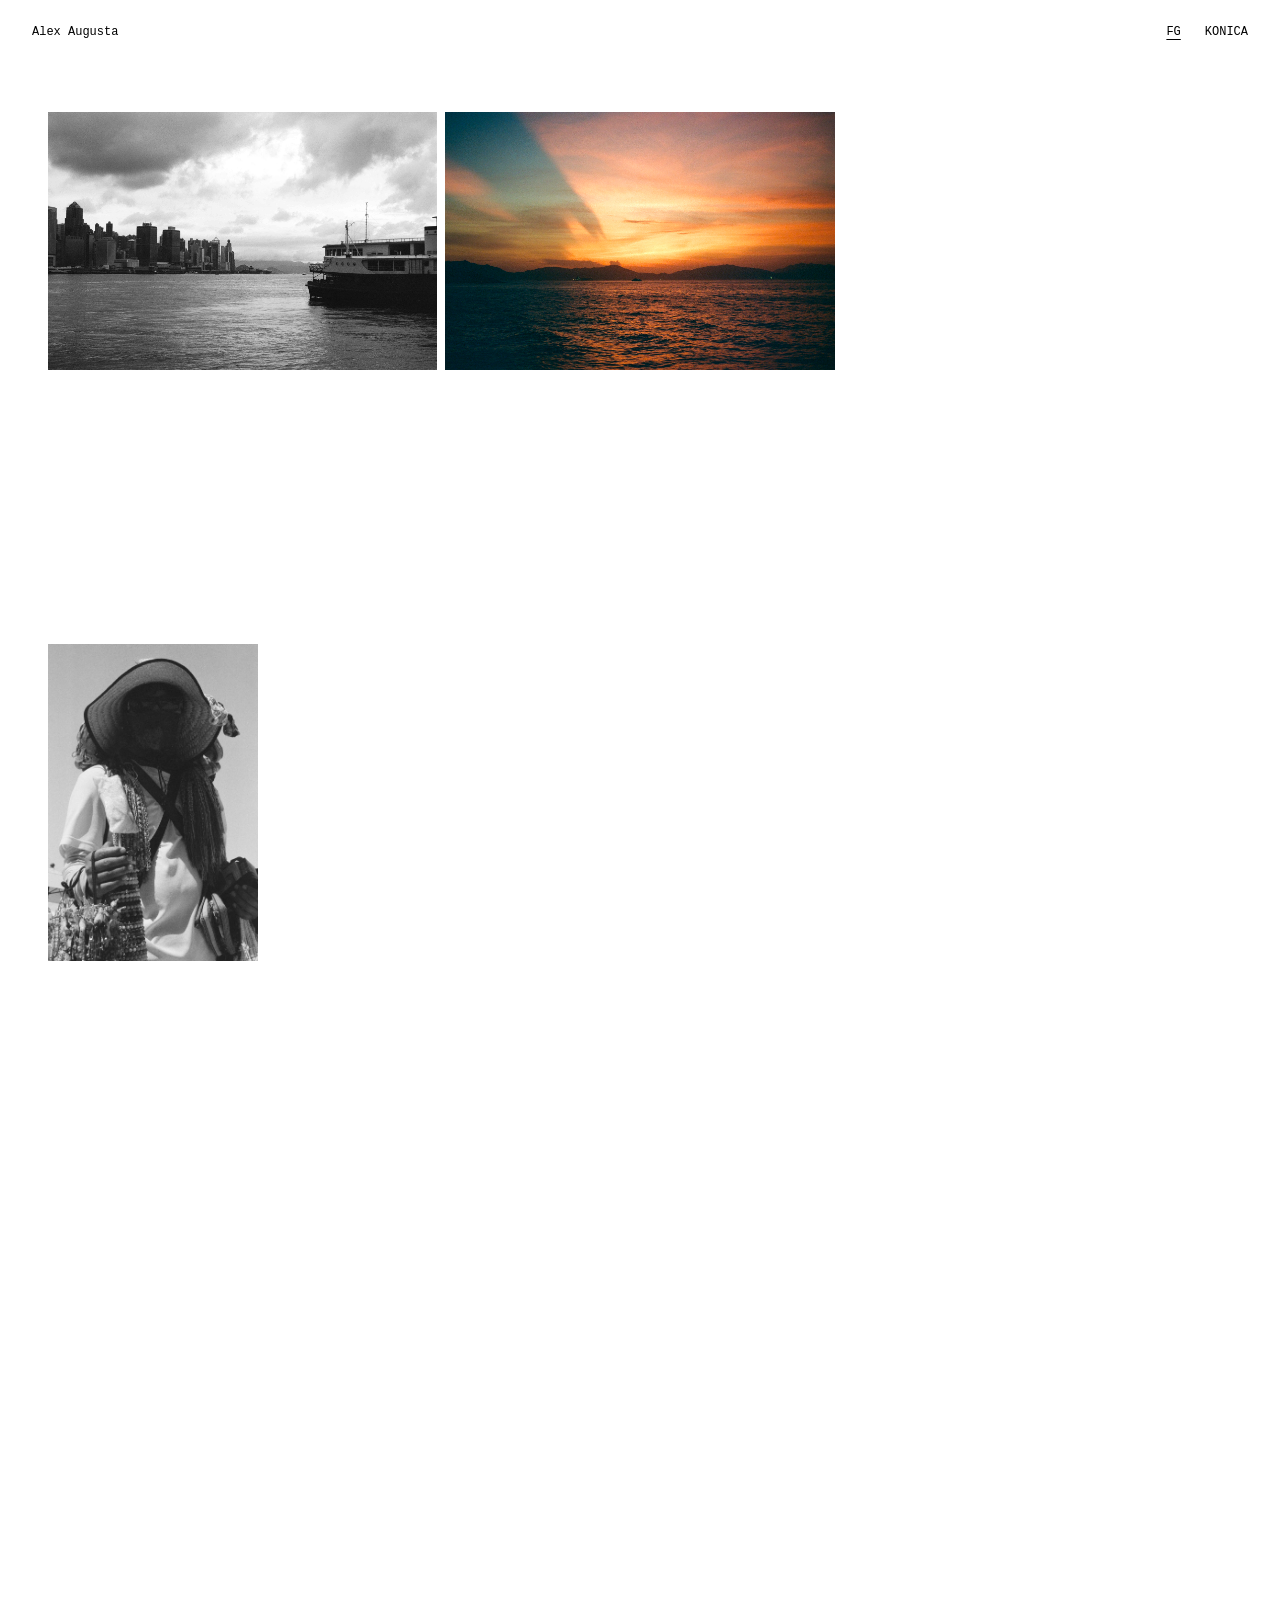
==== FG/index.html @ cf09d4b0 "Use clean home and camera album URLs with legacy redirects" ====
<!doctype html>
<html lang="en">
  <head>
    <meta charset="UTF-8">
    <meta name="viewport" content="width=device-width, initial-scale=1.0">
    <meta name="theme-color" content="#ffffff">
    <title>FG — Alex's Photos</title>
    <link rel="icon" type="image/svg+xml" href="../favicon.svg">
    <link rel="stylesheet" href="../styles.css?v=cameras-1">
    <script src="../album.js?v=touch-details-1" defer></script>
  </head>
  <body class="album-page">
    <header class="album-header">
      <a class="site-name" href="../home/">Alex Augusta</a>
      <div class="album-details" aria-live="polite" aria-atomic="true"></div>
      <nav class="camera-nav" aria-label="Camera albums">
        <a href="../FG/" aria-current="page">FG</a>
        <a href="../KONICA/">KONICA</a>
      </nav>
    </header>
    <main class="album-board" data-count="23" aria-label="FG photo album">
      <button class="album-photo" type="button" aria-label="Details for HK01: cool city" data-name="HK01" data-description="cool city" data-date="01.07.2025">
        <img src="../photos/HK01.jpg" alt="cool city" width="3091" height="2048" loading="eager" decoding="async">
      </button>
      <button class="album-photo" type="button" aria-label="Details for HK02: burgers" data-name="HK02" data-description="burgers" data-date="16.07.2025">
        <img src="../photos/HK02.jpg" alt="burgers" width="3091" height="2048" loading="lazy" decoding="async">
      </button>
      <button class="album-photo" type="button" aria-label="Details for HK03: monster b" data-name="HK03" data-description="monster b" data-date="30.06.2025">
        <img src="../photos/HK03.jpg" alt="monster b" width="2536" height="1680" loading="lazy" decoding="async">
      </button>
      <button class="album-photo" type="button" aria-label="Details for HK04: gone fishing" data-name="HK04" data-description="gone fishing" data-date="27.07.2025">
        <img src="../photos/HK04.jpg" alt="gone fishing" width="3091" height="2048" loading="lazy" decoding="async">
      </button>
      <button class="album-photo" type="button" aria-label="Details for M01: take a pic" data-name="M01" data-description="take a pic" data-date="08.03.2026">
        <img src="../photos/M01.jpg" alt="take a pic" width="3091" height="2048" loading="lazy" decoding="async">
      </button>
      <button class="album-photo" type="button" aria-label="Details for M02: hat" data-name="M02" data-description="hat" data-date="08.03.2026">
        <img src="../photos/M02.jpg" alt="hat" width="3091" height="2048" loading="lazy" decoding="async">
      </button>
      <button class="album-photo" type="button" aria-label="Details for M03: shop opened" data-name="M03" data-description="shop opened" data-date="06.03.2026">
        <img src="../photos/M03.jpg" alt="shop opened" width="1829" height="2760" loading="lazy" decoding="async">
      </button>
      <button class="album-photo" type="button" aria-label="Details for M04: H-22" data-name="M04" data-description="H-22" data-date="06.03.2026">
        <img src="../photos/M04.jpg" alt="H-22" width="1986" height="1316" loading="lazy" decoding="async">
      </button>
      <button class="album-photo" type="button" aria-label="Details for M05: up vol. 1" data-name="M05" data-description="up vol. 1" data-date="19.03.2026">
        <img src="../photos/M05.jpg" alt="up vol. 1" width="3091" height="2048" loading="lazy" decoding="async">
      </button>
      <button class="album-photo" type="button" aria-label="Details for M06: parked" data-name="M06" data-description="parked" data-date="08.03.2026">
        <img src="../photos/M06.jpg" alt="parked" width="1927" height="2909" loading="lazy" decoding="async">
      </button>
      <button class="album-photo" type="button" aria-label="Details for M07: up vol. 2" data-name="M07" data-description="up vol. 2" data-date="19.03.2026">
        <img src="../photos/M07.jpg" alt="up vol. 2" width="3091" height="2048" loading="lazy" decoding="async">
      </button>
      <button class="album-photo" type="button" aria-label="Details for M08: let&#x27;s dance" data-name="M08" data-description="let&#x27;s dance" data-date="08.03.2026">
        <img src="../photos/M08.jpg" alt="let&#x27;s dance" width="3091" height="2048" loading="lazy" decoding="async">
      </button>
      <button class="album-photo" type="button" aria-label="Details for A01: worryless" data-name="A01" data-description="worryless" data-date="17.08.2026">
        <img src="../photos/A01.jpg" alt="worryless" width="2138" height="1437" loading="lazy" decoding="async">
      </button>
      <button class="album-photo" type="button" aria-label="Details for NP01: EPSILON 1" data-name="NP01" data-description="EPSILON 1" data-date="31.08.2025">
        <img src="../photos/NP01.jpg" alt="EPSILON 1" width="3091" height="2048" loading="lazy" decoding="async">
      </button>
      <button class="album-photo" type="button" aria-label="Details for NP02: corn on a cob" data-name="NP02" data-description="corn on a cob" data-date="01.09.2025">
        <img src="../photos/NP02.JPG" alt="corn on a cob" width="2358" height="1562" loading="lazy" decoding="async">
      </button>
      <button class="album-photo" type="button" aria-label="Details for NP03: child&#x27;s play" data-name="NP03" data-description="child&#x27;s play" data-date="01.09.2025">
        <img src="../photos/NP03.jpg" alt="child&#x27;s play" width="2344" height="1553" loading="lazy" decoding="async">
      </button>
      <button class="album-photo" type="button" aria-label="Details for NP04: beach day" data-name="NP04" data-description="beach day" data-date="31.08.2026">
        <img src="../photos/NP04.jpg" alt="beach day" width="2675" height="1772" loading="lazy" decoding="async">
      </button>
      <button class="album-photo" type="button" aria-label="Details for PR01: rocky" data-name="PR01" data-description="rocky" data-date="18.03.2025">
        <img src="../photos/PR01.jpg" alt="rocky" width="2943" height="1950" loading="lazy" decoding="async">
      </button>
      <button class="album-photo" type="button" aria-label="Details for PR02: sleepy" data-name="PR02" data-description="sleepy" data-date="03.03.2025">
        <img src="../photos/PR02.jpg" alt="sleepy" width="3091" height="2048" loading="lazy" decoding="async">
      </button>
      <button class="album-photo" type="button" aria-label="Details for PR03: gallery" data-name="PR03" data-description="gallery" data-date="26.02.2025">
        <img src="../photos/PR03.jpg" alt="gallery" width="2894" height="1917" loading="lazy" decoding="async">
      </button>
      <button class="album-photo" type="button" aria-label="Details for PR04: runningman" data-name="PR04" data-description="runningman" data-date="14.04.2025">
        <img src="../photos/PR04.jpg" alt="runningman" width="2614" height="1732" loading="lazy" decoding="async">
      </button>
      <button class="album-photo" type="button" aria-label="Details for PR05: decaf" data-name="PR05" data-description="decaf" data-date="20.02.2025">
        <img src="../photos/PR05.jpg" alt="decaf" width="2751" height="1823" loading="lazy" decoding="async">
      </button>
      <button class="album-photo" type="button" aria-label="Details for Z01: la rose" data-name="Z01" data-description="la rose" data-date="07.09.2025">
        <img src="../photos/Z01.jpg" alt="la rose" width="3091" height="2048" loading="lazy" decoding="async">
      </button>
    </main>
  </body>
</html>
---- styles.css ----
@font-face {
  font-family: 'BradfordMono';
  src: local('BradfordMono'), local('Bradford Mono'), local('BradfordMono-Regular'), local('Bradford Mono Regular');
  font-style: normal;
  font-weight: 400;
  font-display: swap;
}

:root {
  color-scheme: light;
  background: #fff;
  color: #000;
  font-family: 'BradfordMono', 'Courier New', monospace;
  font-size: 12px;
  font-weight: 400;
}

* { box-sizing: border-box; }

body {
  margin: 0;
  background: #fff;
}

.site-name {
  position: fixed;
  z-index: 10;
  top: 24px;
  left: 32px;
  font: inherit;
  line-height: 1.4;
}

.site-footer {
  display: flex;
  align-items: center;
  gap: 24px;
  max-width: 680px;
  margin: 0 auto;
  padding: 48px 32px 64px;
}

.site-footer blockquote {
  margin: 0;
  font: inherit;
  line-height: 1.6;
}

.site-face {
  flex-shrink: 0;
  width: 180px;
  height: 180px;
  object-fit: contain;
}

.photo {
  display: grid;
  grid-template-columns: minmax(0, 1fr) minmax(0, 3.4fr) minmax(0, 1fr);
  align-items: center;
  align-content: center;
  gap: 40px 24px;
  min-height: 100svh;
  margin: 0;
  padding: 64px 32px 32px;
}

.photo img {
  grid-column: 2;
  grid-row: 1;
  display: block;
  width: 100%;
  height: auto;
  max-height: 72svh;
  object-fit: contain;
}

.photo-name,
.photo-title,
.photo-date {
  text-align: center;
  font: inherit;
  line-height: 1.4;
}

.photo-name {
  grid-column: 1;
  grid-row: 1;
}

.photo-title {
  grid-column: 3;
  grid-row: 1;
}

.photo-date {
  grid-column: 2;
  grid-row: 2;
}

@media (max-width: 600px) {
  .site-face {
    width: 180px;
    height: 180px;
  }

  .site-footer {
    flex-direction: column;
    gap: 24px;
    padding: 32px 24px 48px;
  }

  .site-name {
    top: 16px;
    left: 12px;
  }

  .photo {
    grid-template-columns: repeat(2, minmax(0, 1fr));
    gap: 16px 0;
    padding: 64px 0 32px;
  }

  .photo-name {
    grid-column: 1;
    grid-row: 1;
    padding-left: 12px;
    text-align: left;
  }

  .photo-title {
    grid-column: 2;
    grid-row: 1;
    padding-right: 12px;
    text-align: right;
  }

  .photo img {
    grid-column: 1 / -1;
    grid-row: 2;
    max-height: none;
  }

  .photo-date {
    grid-column: 1 / -1;
    grid-row: 3;
    margin-top: 24px;
    white-space: nowrap;
  }
}

/* Album links share the gallery's quiet, fixed header. */
a { color: inherit; text-decoration: none; }
a:hover { text-decoration: underline; text-underline-offset: 4px; }
a:focus-visible, button:focus-visible { outline: 1px solid currentColor; outline-offset: 6px; }

.album-nav {
  position: fixed;
  z-index: 10;
  top: 24px;
  left: 50%;
  transform: translateX(-50%);
  display: flex;
  gap: 24px;
  line-height: 1.4;
}

.album-header {
  position: fixed;
  z-index: 20;
  inset: 0 0 auto;
  min-height: 70px;
  background: rgba(255, 255, 255, .96);
}

.album-details {
  display: flex;
  justify-content: center;
  gap: 24px;
  margin: 24px 110px 20px;
  line-height: 1.4;
  text-align: center;
}

.album-board {
  display: flex;
  flex-direction: column;
  gap: 8px;
  max-width: 1600px;
  margin: 0 auto;
  padding: 112px 48px 64px;
}

.album-row {
  display: flex;
  align-items: flex-start;
  gap: 8px;
}

.album-photo {
  display: block;
  flex: var(--ratio, 1) 1 0;
  min-width: 0;
  margin: 0;
  padding: 0;
  border: 0;
  background: transparent;
  color: inherit;
  cursor: default;
}

.album-photo img {
  display: block;
  width: 100%;
  height: auto;
}

@media (max-width: 900px) {
  .album-nav { gap: 16px; }
  .album-board { padding: 96px 24px 40px; }
}

@media (max-width: 600px) {
  .album-nav { top: 16px; left: auto; right: 12px; transform: none; gap: 10px; }
  .album-details { flex-wrap: wrap; gap: 6px 16px; margin: 16px 62px; }
  .album-board { gap: 5px; padding: 96px 12px 32px; }
  .album-row { gap: 5px; }
}

.album-nav a:hover { text-decoration: none; }
.album-nav a:hover:not([aria-current]) { opacity: .6; }

.album-underline {
  position: absolute;
  left: 0;
  bottom: -5px;
  height: 1px;
  background: currentColor;
  pointer-events: none;
}

.camera-nav {
  position: fixed;
  z-index: 20;
  top: 24px;
  right: 32px;
  display: flex;
  gap: 24px;
  line-height: 1.4;
}
.camera-nav [aria-current="page"] {
  text-decoration: underline;
  text-underline-offset: 4px;
}
.album-details { margin-left: 170px; margin-right: 170px; }

@media (max-width: 760px) {
  .album-nav { top: 52px; left: 50%; right: auto; transform: translateX(-50%); gap: 16px; }
  .camera-nav { right: 12px; gap: 16px; }
  .album-details { margin: 52px 12px 16px; }
  .album-header { min-height: 86px; }
}
@media (max-width: 600px) {
  .camera-nav { top: 16px; }
  .photos .photo { padding-top: 96px; }
}

/* Crossfade the entire page; category anchor links keep their scroll behavior. */
@view-transition { navigation: auto; }
::view-transition-old(root) { animation: camera-fade-out 1200ms cubic-bezier(.4, 0, .2, 1) both; }
::view-transition-new(root) { animation: camera-fade-in 1500ms cubic-bezier(.4, 0, .2, 1) both; }
@keyframes camera-fade-out { to { opacity: 0; } }
@keyframes camera-fade-in { from { opacity: 0; } }
@media (prefers-reduced-motion: reduce) {
  @view-transition { navigation: none; }
}
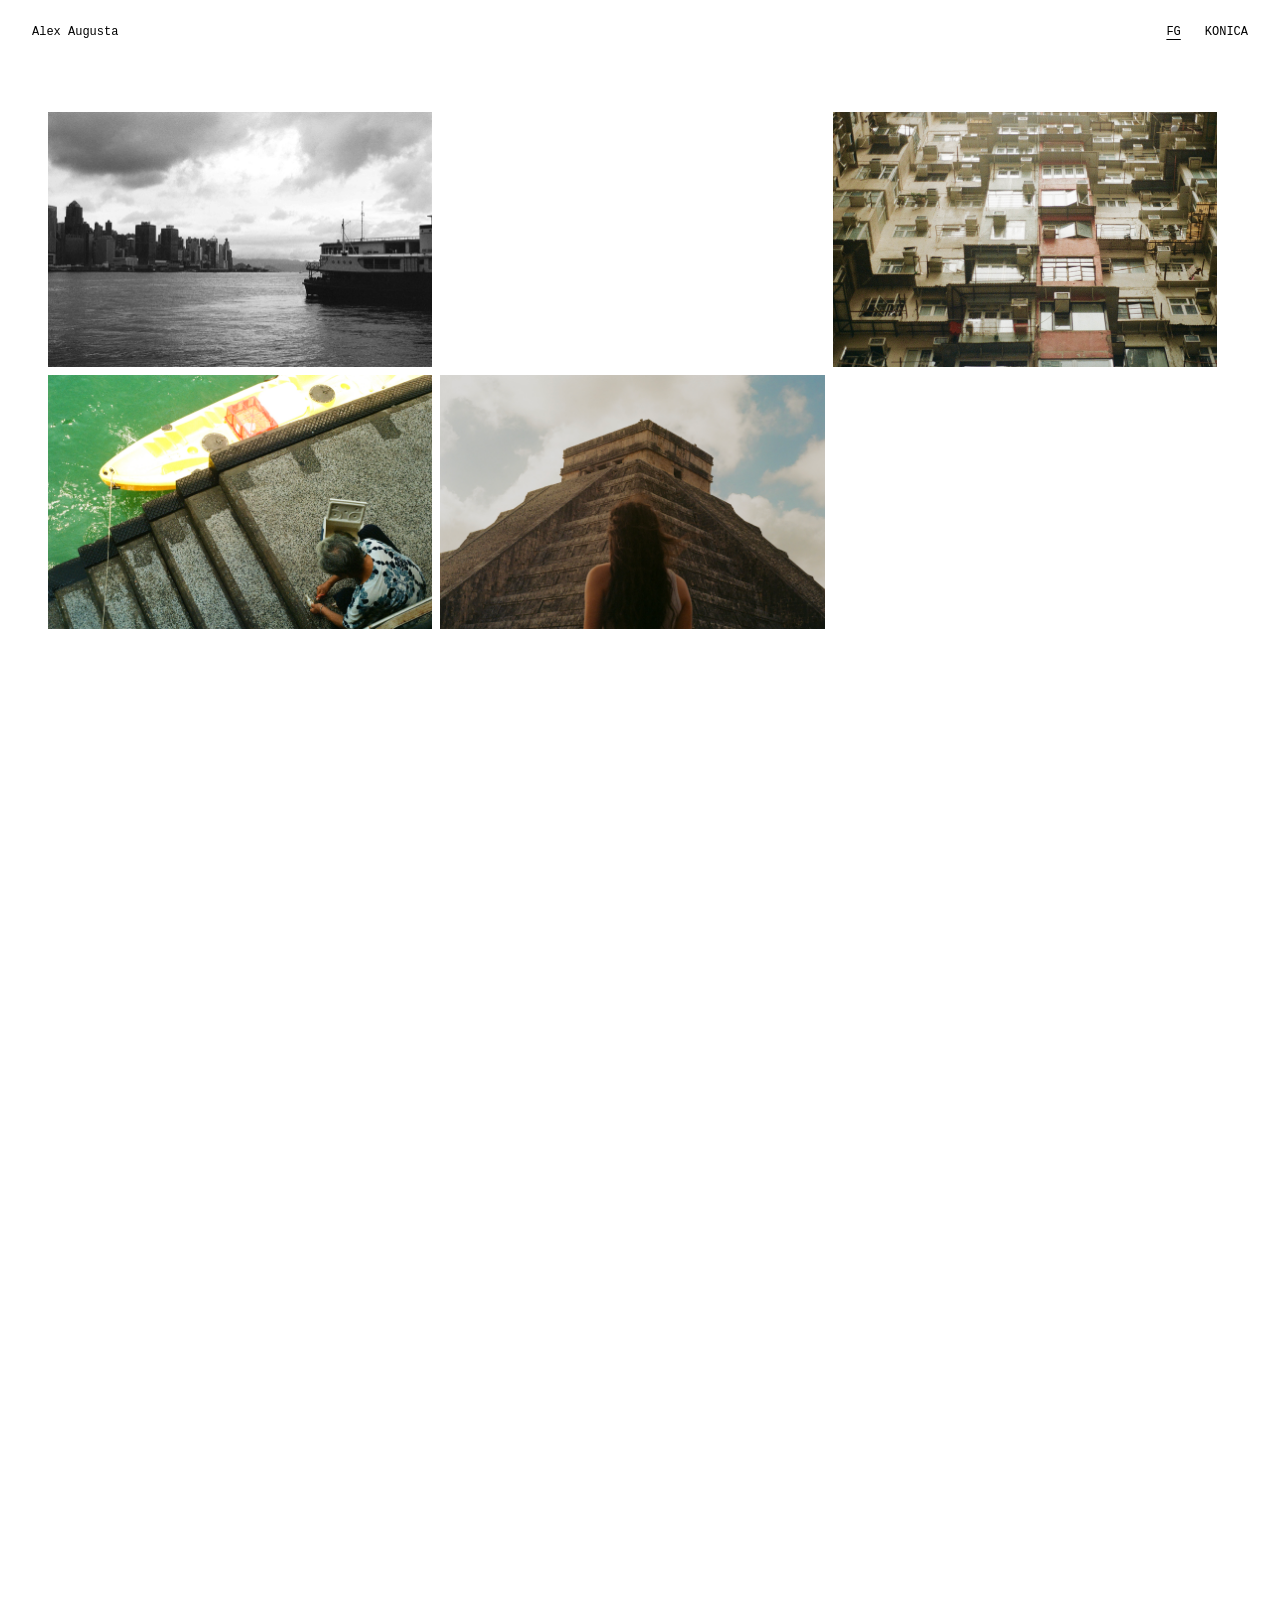
==== commit 98238880: "Add smooth collage photo viewer and custom Wii cursors" ====
--- a/FG/index.html
+++ b/FG/index.html
@@ -6,8 +6,9 @@
     <meta name="theme-color" content="#ffffff">
     <title>FG — Alex's Photos</title>
     <link rel="icon" type="image/svg+xml" href="../favicon.svg">
-    <link rel="stylesheet" href="../styles.css?v=cameras-1">
-    <script src="../album.js?v=touch-details-1" defer></script>
+    <link rel="stylesheet" href="../styles.css?v=viewer-cursors-1">
+    <script src="../album.js?v=viewer-cursors-1" defer></script>
+    <script src="../cursor.js" defer></script>
   </head>
   <body class="album-page">
     <header class="album-header">
--- a/styles.css
+++ b/styles.css
@@ -273,3 +273,86 @@
 @media (prefers-reduced-motion: reduce) {
   @view-transition { navigation: none; }
 }
+
+/* Local collage viewer: the full image keeps its original proportions. */
+html { scrollbar-gutter: stable; }
+.album-photo { cursor: zoom-in; }
+.album-board, .album-header { transition: opacity 650ms cubic-bezier(.4, 0, .2, 1), filter 650ms cubic-bezier(.4, 0, .2, 1); }
+body.photo-open { overflow: hidden; }
+.photo-open .album-board,
+.photo-open .album-header { opacity: .4; filter: saturate(.35); }
+.photo-overlay {
+  position: fixed;
+  inset: 0;
+  width: 100%;
+  max-width: none;
+  height: 100%;
+  max-height: none;
+  margin: 0;
+  padding: 72px 24px 32px;
+  border: 0;
+  background: transparent;
+  color: inherit;
+  overflow: hidden;
+  outline: none;
+  cursor: zoom-out;
+}
+.photo-overlay[open] { display: flex; align-items: center; justify-content: center; }
+.photo-overlay::backdrop {
+  background: rgba(255, 255, 255, .25);
+  animation: camera-fade-in 650ms ease-in-out both;
+}
+.photo-overlay.is-closing::backdrop { animation: camera-fade-out 550ms ease-in-out both; }
+.photo-overlay > img {
+  display: block;
+  width: auto;
+  height: auto;
+  max-width: 90vw;
+  max-height: 80svh;
+  object-fit: contain;
+  cursor: zoom-out;
+  animation: photo-reveal 750ms cubic-bezier(.4, 0, .2, 1) both;
+}
+.overlay-details {
+  position: absolute;
+  top: 24px;
+  left: 24px;
+  right: 24px;
+  display: flex;
+  justify-content: center;
+  flex-wrap: wrap;
+  gap: 8px 24px;
+  font: inherit;
+  line-height: 1.4;
+  pointer-events: none;
+}
+.photo-overlay.is-closing { animation: camera-fade-out 550ms ease-in-out both; }
+@keyframes photo-reveal {
+  from { opacity: 0; transform: scale(.97); }
+  to { opacity: 1; transform: scale(1); }
+}
+@media (max-width: 600px) {
+  .photo-overlay { padding: 80px 12px 24px; }
+  .overlay-details { top: 16px; gap: 8px 16px; }
+  .photo-overlay > img { max-width: 94vw; max-height: 76svh; }
+}
+@media (prefers-reduced-motion: reduce) {
+  .album-board, .album-header { transition: none; }
+  .photo-overlay > img, .photo-overlay.is-closing,
+  .photo-overlay::backdrop, .photo-overlay.is-closing::backdrop { animation: none; }
+}
+
+/* CUR files include their own hotspots. Paths are relative to this stylesheet. */
+@media (any-pointer: fine) {
+  html, body { cursor: url("cursor/Wii Cursor-small.cur"), auto; }
+  a[href], button:not(:disabled), [role="button"],
+  .album-photo, .photo-overlay, .photo-overlay > img,
+  .photo-overlay::backdrop {
+    cursor: url("cursor/wii-pointer-blue-ccw-small.cur"), pointer;
+  }
+  html.cursor-pressed,
+  html.cursor-pressed *,
+  html.cursor-pressed .photo-overlay::backdrop {
+    cursor: url("cursor/wii-grab-ccw-small.cur"), grabbing !important;
+  }
+}
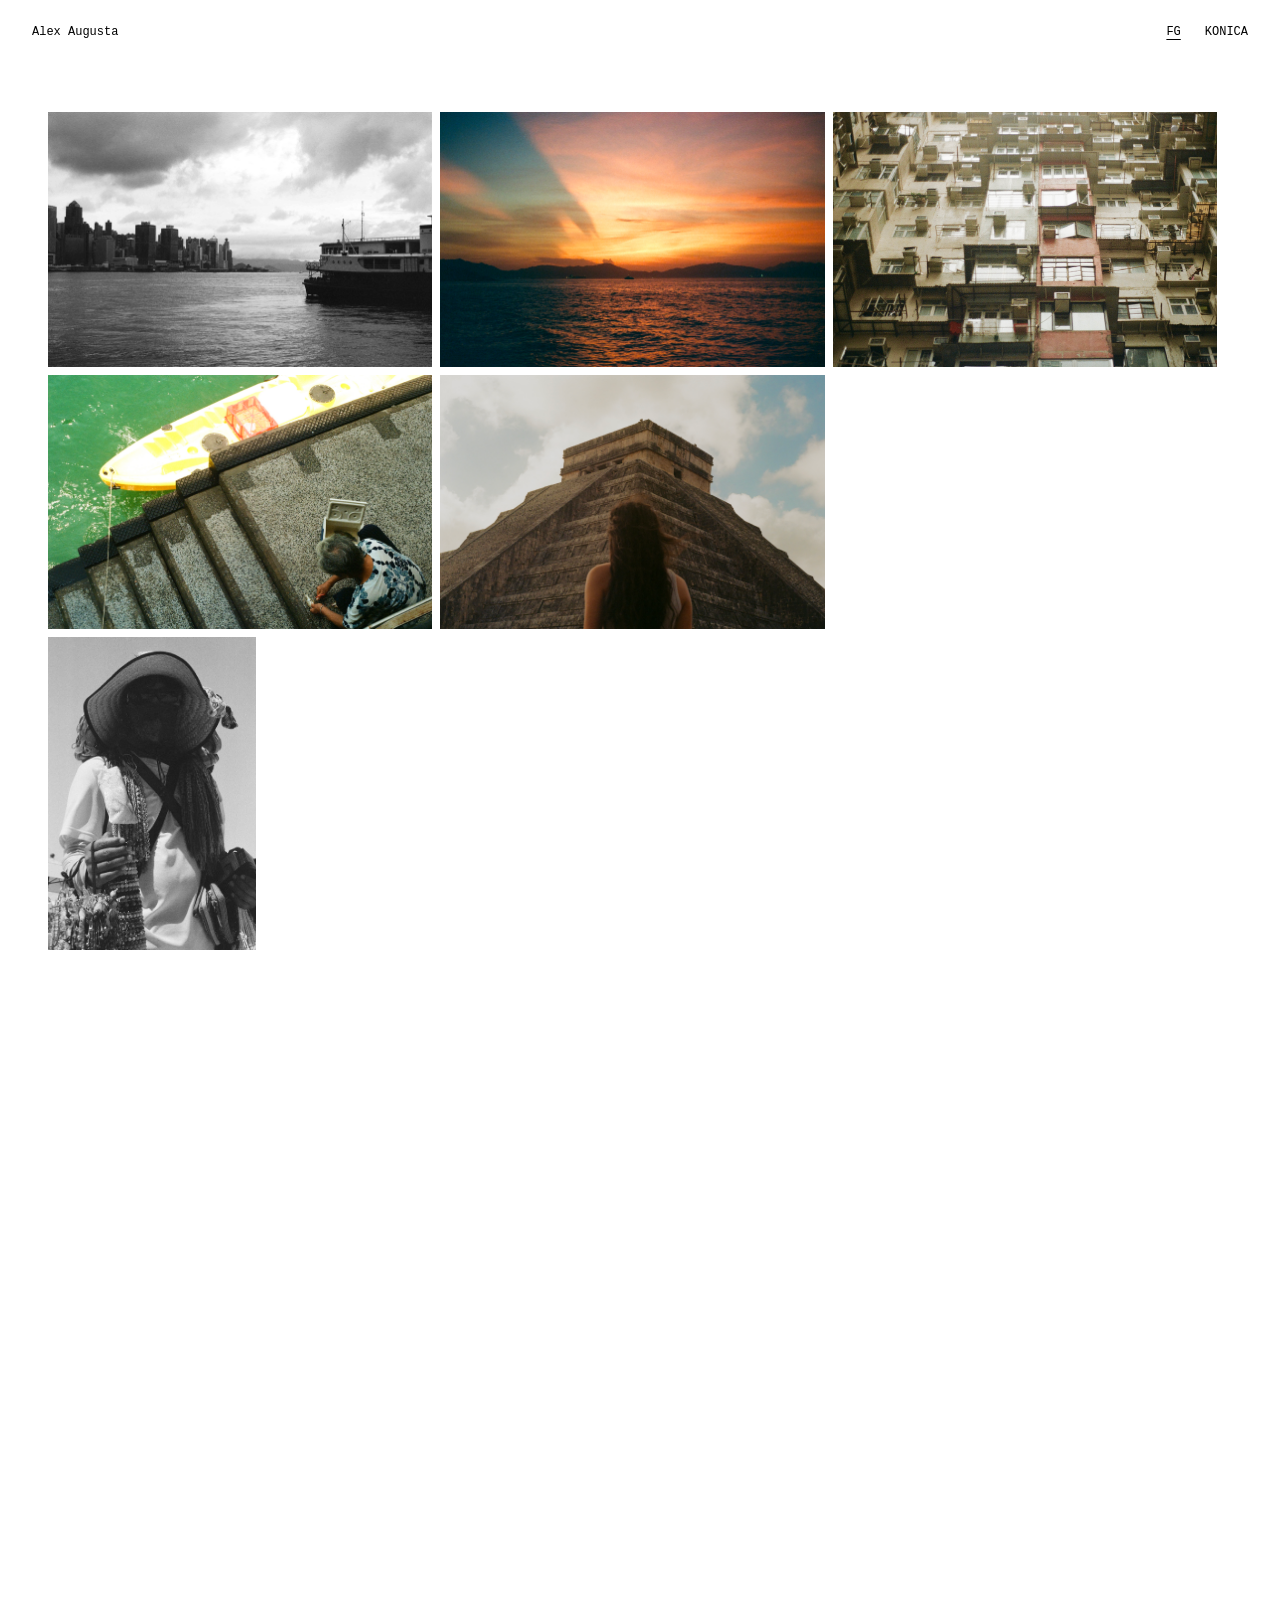
==== commit 6bed9603: "Render entry pages directly without redirect interstitials" ====
--- a/FG/index.html
+++ b/FG/index.html
@@ -5,9 +5,10 @@
     <meta name="viewport" content="width=device-width, initial-scale=1.0">
     <meta name="theme-color" content="#ffffff">
     <title>FG — Alex's Photos</title>
+    <link rel="canonical" href="https://made-by-alex.dev/FG/">
     <link rel="icon" type="image/svg+xml" href="../favicon.svg">
     <link rel="stylesheet" href="../styles.css?v=viewer-cursors-1">
-    <script src="../album.js?v=viewer-cursors-1" defer></script>
+    <script src="../album.js?v=direct-entry-1" defer></script>
     <script src="../cursor.js" defer></script>
   </head>
   <body class="album-page">
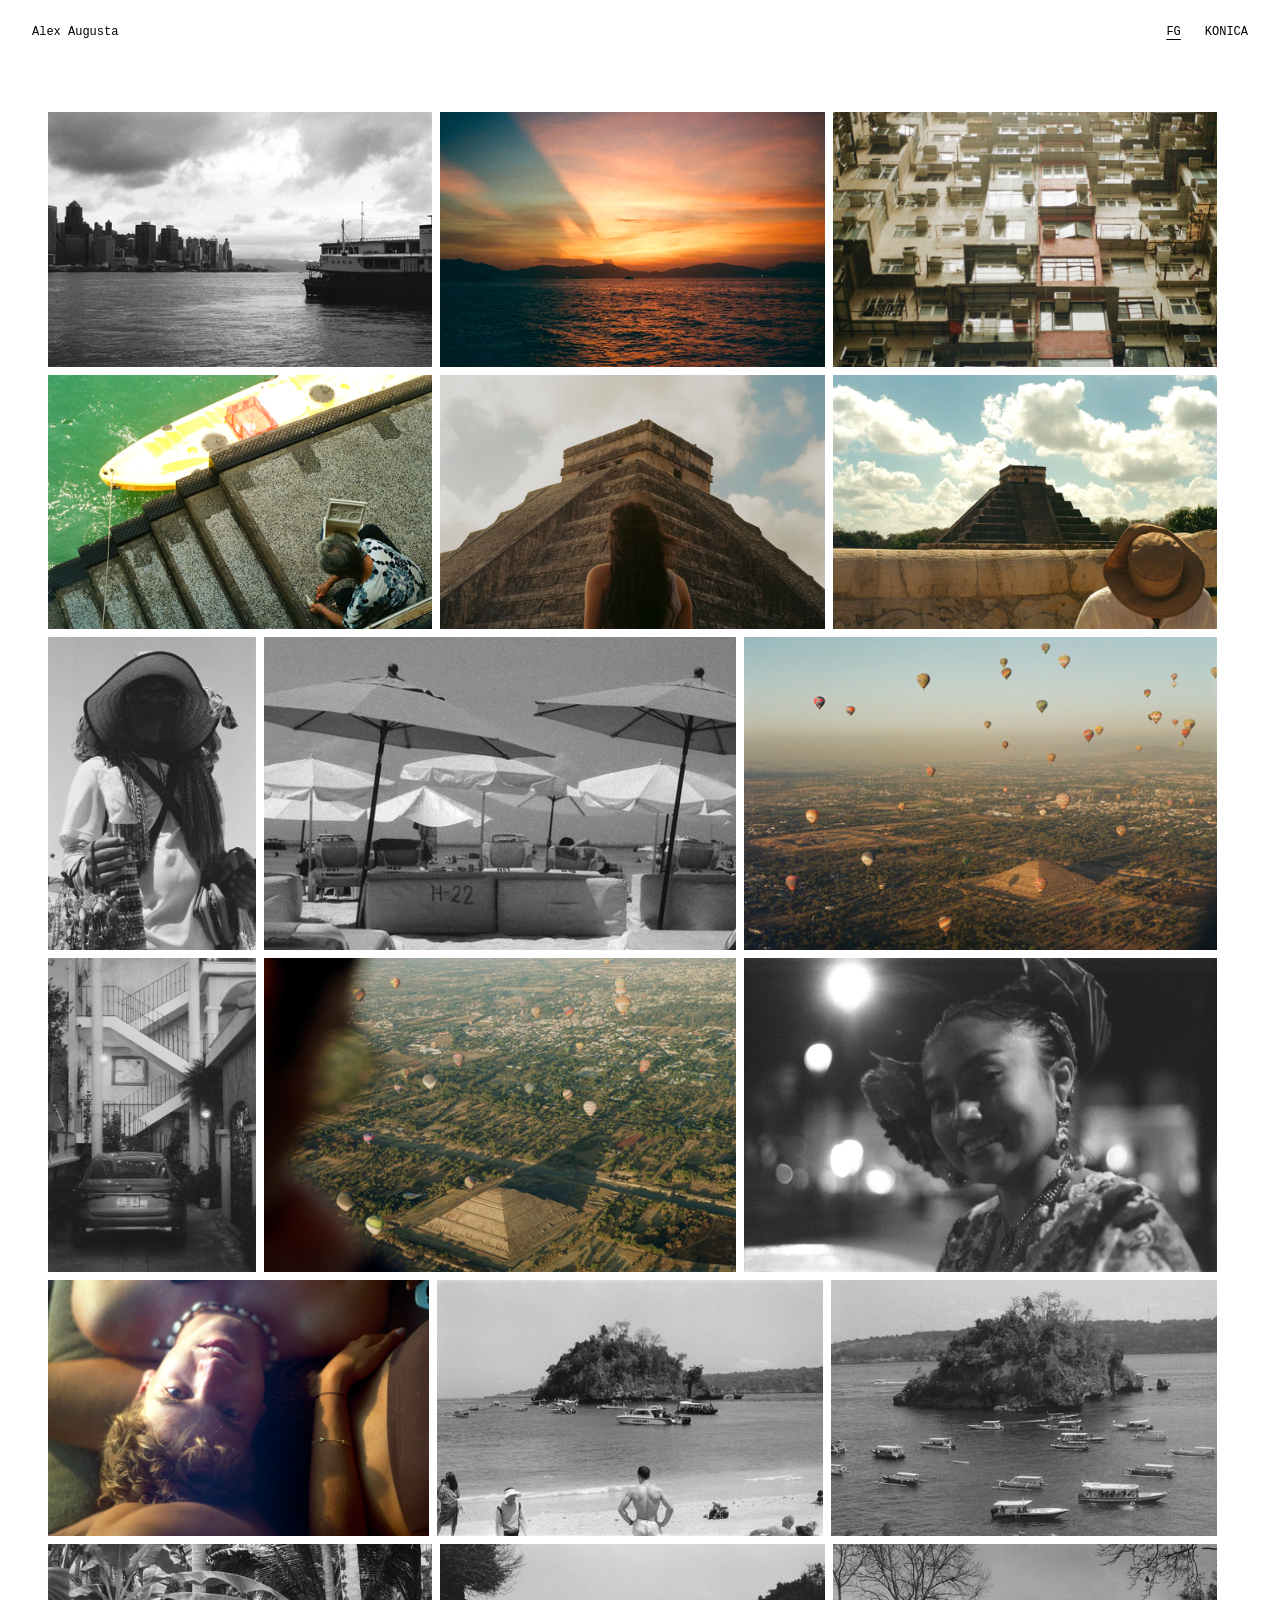
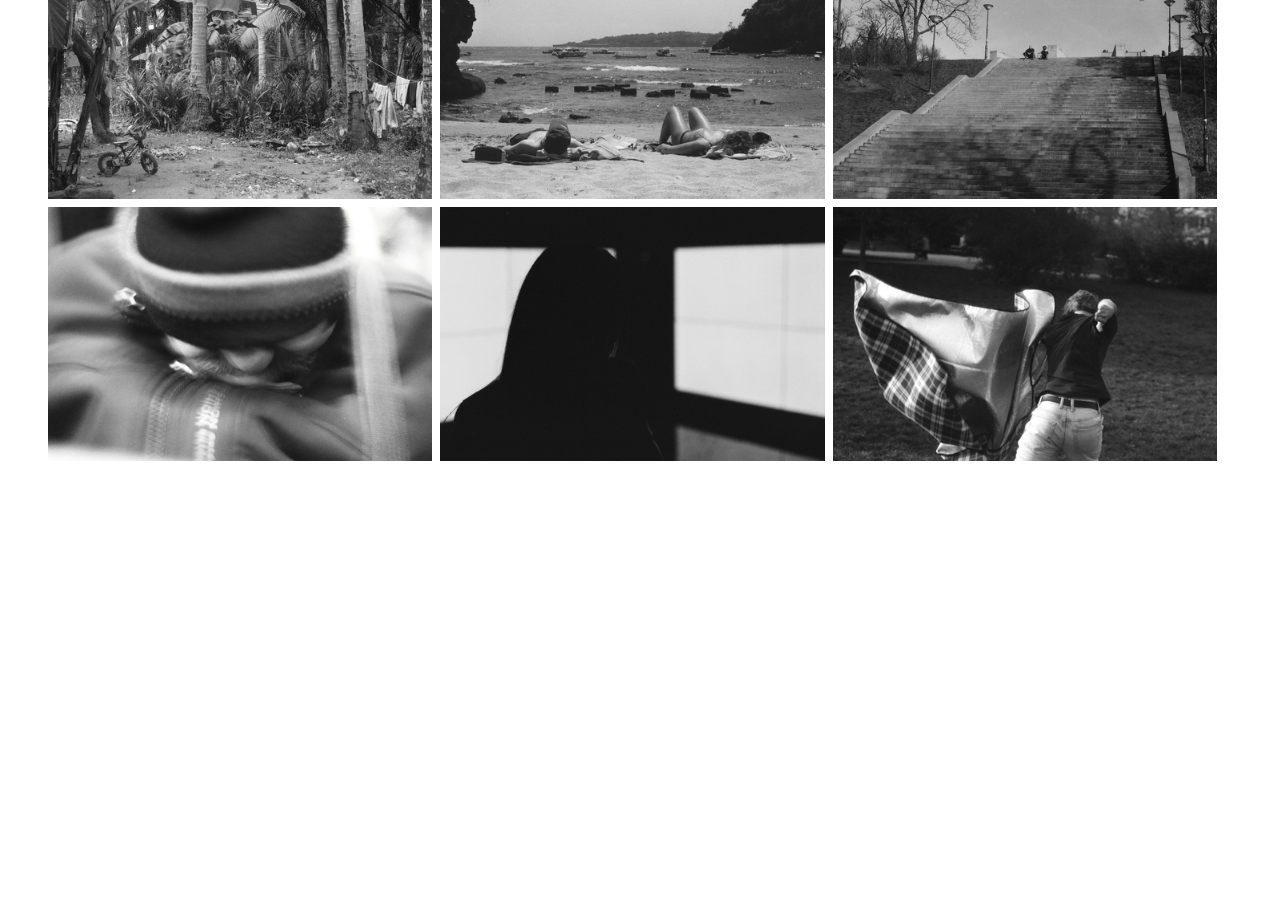
==== commit 752dd309: "Speed up photo albums with responsive lossless previews" ====
--- a/FG/index.html
+++ b/FG/index.html
@@ -8,7 +8,7 @@
     <link rel="canonical" href="https://made-by-alex.dev/FG/">
     <link rel="icon" type="image/svg+xml" href="../favicon.svg">
     <link rel="stylesheet" href="../styles.css?v=viewer-cursors-1">
-    <script src="../album.js?v=direct-entry-1" defer></script>
+    <script src="../album.js?v=responsive-photos-1" defer></script>
     <script src="../cursor.js" defer></script>
   </head>
   <body class="album-page">
@@ -22,73 +22,73 @@
     </header>
     <main class="album-board" data-count="23" aria-label="FG photo album">
       <button class="album-photo" type="button" aria-label="Details for HK01: cool city" data-name="HK01" data-description="cool city" data-date="01.07.2025">
-        <img src="../photos/HK01.jpg" alt="cool city" width="3091" height="2048" loading="eager" decoding="async">
+        <img src="../photos/previews/HK01-480.webp" data-original="../photos/HK01.jpg" srcset="../photos/previews/HK01-480.webp 480w, ../photos/previews/HK01-960.webp 960w, ../photos/previews/HK01-1600.webp 1600w, ../photos/HK01.jpg 3091w" sizes="(max-width: 600px) calc(50.00000vw - 14.50000px), (max-width: 900px) calc(33.33152vw - 21.33217px), (max-width: 1600px) calc(33.33152vw - 37.33130px), 495.97300px" loading="eager" fetchpriority="high" alt="cool city" width="3091" height="2048" decoding="async">
       </button>
       <button class="album-photo" type="button" aria-label="Details for HK02: burgers" data-name="HK02" data-description="burgers" data-date="16.07.2025">
-        <img src="../photos/HK02.jpg" alt="burgers" width="3091" height="2048" loading="lazy" decoding="async">
+        <img src="../photos/previews/HK02-480.webp" data-original="../photos/HK02.jpg" srcset="../photos/previews/HK02-480.webp 480w, ../photos/previews/HK02-960.webp 960w, ../photos/previews/HK02-1600.webp 1600w, ../photos/HK02.jpg 3091w" sizes="(max-width: 600px) calc(50.00000vw - 14.50000px), (max-width: 900px) calc(33.33152vw - 21.33217px), (max-width: 1600px) calc(33.33152vw - 37.33130px), 495.97300px" loading="eager" alt="burgers" width="3091" height="2048" decoding="async">
       </button>
       <button class="album-photo" type="button" aria-label="Details for HK03: monster b" data-name="HK03" data-description="monster b" data-date="30.06.2025">
-        <img src="../photos/HK03.jpg" alt="monster b" width="2536" height="1680" loading="lazy" decoding="async">
+        <img src="../photos/previews/HK03-480.webp" data-original="../photos/HK03.jpg" srcset="../photos/previews/HK03-480.webp 480w, ../photos/previews/HK03-960.webp 960w, ../photos/previews/HK03-1600.webp 1600w, ../photos/HK03.jpg 2536w" sizes="(max-width: 600px) calc(50.00408vw - 14.50118px), (max-width: 900px) calc(33.33696vw - 21.33566px), (max-width: 1600px) calc(33.33696vw - 37.33740px), 496.05400px" loading="eager" alt="monster b" width="2536" height="1680" decoding="async">
       </button>
       <button class="album-photo" type="button" aria-label="Details for HK04: gone fishing" data-name="HK04" data-description="gone fishing" data-date="27.07.2025">
-        <img src="../photos/HK04.jpg" alt="gone fishing" width="3091" height="2048" loading="lazy" decoding="async">
+        <img src="../photos/previews/HK04-480.webp" data-original="../photos/HK04.jpg" srcset="../photos/previews/HK04-480.webp 480w, ../photos/previews/HK04-960.webp 960w, ../photos/previews/HK04-1600.webp 1600w, ../photos/HK04.jpg 3091w" sizes="(max-width: 600px) calc(49.99592vw - 14.49882px), (max-width: 900px) calc(33.33333vw - 21.33333px), (max-width: 1600px) calc(33.33333vw - 37.33333px), 496.00000px" loading="lazy" alt="gone fishing" width="3091" height="2048" decoding="async">
       </button>
       <button class="album-photo" type="button" aria-label="Details for M01: take a pic" data-name="M01" data-description="take a pic" data-date="08.03.2026">
-        <img src="../photos/M01.jpg" alt="take a pic" width="3091" height="2048" loading="lazy" decoding="async">
+        <img src="../photos/previews/M01-480.webp" data-original="../photos/M01.jpg" srcset="../photos/previews/M01-480.webp 480w, ../photos/previews/M01-960.webp 960w, ../photos/previews/M01-1600.webp 1600w, ../photos/M01.jpg 3091w" sizes="(max-width: 600px) calc(50.00000vw - 14.50000px), (max-width: 900px) calc(33.33333vw - 21.33333px), (max-width: 1600px) calc(33.33333vw - 37.33333px), 496.00000px" loading="lazy" alt="take a pic" width="3091" height="2048" decoding="async">
       </button>
       <button class="album-photo" type="button" aria-label="Details for M02: hat" data-name="M02" data-description="hat" data-date="08.03.2026">
-        <img src="../photos/M02.jpg" alt="hat" width="3091" height="2048" loading="lazy" decoding="async">
+        <img src="../photos/previews/M02-480.webp" data-original="../photos/M02.jpg" srcset="../photos/previews/M02-480.webp 480w, ../photos/previews/M02-960.webp 960w, ../photos/previews/M02-1600.webp 1600w, ../photos/M02.jpg 3091w" sizes="(max-width: 600px) calc(50.00000vw - 14.50000px), (max-width: 900px) calc(33.33333vw - 21.33333px), (max-width: 1600px) calc(33.33333vw - 37.33333px), 496.00000px" loading="lazy" alt="hat" width="3091" height="2048" decoding="async">
       </button>
       <button class="album-photo" type="button" aria-label="Details for M03: shop opened" data-name="M03" data-description="shop opened" data-date="06.03.2026">
-        <img src="../photos/M03.jpg" alt="shop opened" width="1829" height="2760" loading="lazy" decoding="async">
+        <img src="../photos/previews/M03-480.webp" data-original="../photos/M03.jpg" srcset="../photos/previews/M03-480.webp 480w, ../photos/previews/M03-960.webp 960w, ../photos/previews/M03-1600.webp 1600w, ../photos/M03.jpg 1829w" sizes="(max-width: 600px) calc(30.51300vw - 8.84877px), (max-width: 900px) calc(18.00237vw - 11.52152px), (max-width: 1600px) calc(18.00237vw - 20.16266px), 267.87529px" loading="lazy" alt="shop opened" width="1829" height="2760" decoding="async">
       </button>
       <button class="album-photo" type="button" aria-label="Details for M04: H-22" data-name="M04" data-description="H-22" data-date="06.03.2026">
-        <img src="../photos/M04.jpg" alt="H-22" width="1986" height="1316" loading="lazy" decoding="async">
+        <img src="../photos/previews/M04-480.webp" data-original="../photos/M04.jpg" srcset="../photos/previews/M04-480.webp 480w, ../photos/previews/M04-960.webp 960w, ../photos/previews/M04-1600.webp 1600w, ../photos/M04.jpg 1986w" sizes="(max-width: 600px) calc(69.48700vw - 20.15123px), (max-width: 900px) calc(40.99666vw - 26.23786px), (max-width: 1600px) calc(40.99666vw - 45.91626px), 610.03026px" loading="lazy" alt="H-22" width="1986" height="1316" decoding="async">
       </button>
       <button class="album-photo" type="button" aria-label="Details for M05: up vol. 1" data-name="M05" data-description="up vol. 1" data-date="19.03.2026">
-        <img src="../photos/M05.jpg" alt="up vol. 1" width="3091" height="2048" loading="lazy" decoding="async">
+        <img src="../photos/previews/M05-480.webp" data-original="../photos/M05.jpg" srcset="../photos/previews/M05-480.webp 480w, ../photos/previews/M05-960.webp 960w, ../photos/previews/M05-1600.webp 1600w, ../photos/M05.jpg 3091w" sizes="(max-width: 600px) calc(69.49737vw - 20.15424px), (max-width: 900px) calc(41.00097vw - 26.24062px), (max-width: 1600px) calc(41.00097vw - 45.92109px), 610.09445px" loading="lazy" alt="up vol. 1" width="3091" height="2048" decoding="async">
       </button>
       <button class="album-photo" type="button" aria-label="Details for M06: parked" data-name="M06" data-description="parked" data-date="08.03.2026">
-        <img src="../photos/M06.jpg" alt="parked" width="1927" height="2909" loading="lazy" decoding="async">
+        <img src="../photos/previews/M06-480.webp" data-original="../photos/M06.jpg" srcset="../photos/previews/M06-480.webp 480w, ../photos/previews/M06-960.webp 960w, ../photos/previews/M06-1600.webp 1600w, ../photos/M06.jpg 1927w" sizes="(max-width: 600px) calc(30.50263vw - 8.84576px), (max-width: 900px) calc(17.99593vw - 11.51740px), (max-width: 1600px) calc(17.99593vw - 20.15544px), 267.77947px" loading="lazy" alt="parked" width="1927" height="2909" decoding="async">
       </button>
       <button class="album-photo" type="button" aria-label="Details for M07: up vol. 2" data-name="M07" data-description="up vol. 2" data-date="19.03.2026">
-        <img src="../photos/M07.jpg" alt="up vol. 2" width="3091" height="2048" loading="lazy" decoding="async">
+        <img src="../photos/previews/M07-480.webp" data-original="../photos/M07.jpg" srcset="../photos/previews/M07-480.webp 480w, ../photos/previews/M07-960.webp 960w, ../photos/previews/M07-1600.webp 1600w, ../photos/M07.jpg 3091w" sizes="(max-width: 600px) calc(50.00000vw - 14.50000px), (max-width: 900px) calc(41.00203vw - 26.24130px), (max-width: 1600px) calc(41.00203vw - 45.92228px), 610.11027px" loading="lazy" alt="up vol. 2" width="3091" height="2048" decoding="async">
       </button>
       <button class="album-photo" type="button" aria-label="Details for M08: let&#x27;s dance" data-name="M08" data-description="let&#x27;s dance" data-date="08.03.2026">
-        <img src="../photos/M08.jpg" alt="let&#x27;s dance" width="3091" height="2048" loading="lazy" decoding="async">
+        <img src="../photos/previews/M08-480.webp" data-original="../photos/M08.jpg" srcset="../photos/previews/M08-480.webp 480w, ../photos/previews/M08-960.webp 960w, ../photos/previews/M08-1600.webp 1600w, ../photos/M08.jpg 3091w" sizes="(max-width: 600px) calc(50.00000vw - 14.50000px), (max-width: 900px) calc(41.00203vw - 26.24130px), (max-width: 1600px) calc(41.00203vw - 45.92228px), 610.11027px" loading="lazy" alt="let&#x27;s dance" width="3091" height="2048" decoding="async">
       </button>
       <button class="album-photo" type="button" aria-label="Details for A01: worryless" data-name="A01" data-description="worryless" data-date="17.08.2026">
-        <img src="../photos/A01.jpg" alt="worryless" width="2138" height="1437" loading="lazy" decoding="async">
+        <img src="../photos/previews/A01-480.webp" data-original="../photos/A01.jpg" srcset="../photos/previews/A01-480.webp 480w, ../photos/previews/A01-960.webp 960w, ../photos/previews/A01-1600.webp 1600w, ../photos/A01.jpg 2138w" sizes="(max-width: 600px) calc(49.64206vw - 14.39620px), (max-width: 900px) calc(33.01354vw - 21.12866px), (max-width: 1600px) calc(33.01354vw - 36.97516px), 491.24144px" loading="lazy" alt="worryless" width="2138" height="1437" decoding="async">
       </button>
       <button class="album-photo" type="button" aria-label="Details for NP01: EPSILON 1" data-name="NP01" data-description="EPSILON 1" data-date="31.08.2025">
-        <img src="../photos/NP01.jpg" alt="EPSILON 1" width="3091" height="2048" loading="lazy" decoding="async">
+        <img src="../photos/previews/NP01-480.webp" data-original="../photos/NP01.jpg" srcset="../photos/previews/NP01-480.webp 480w, ../photos/previews/NP01-960.webp 960w, ../photos/previews/NP01-1600.webp 1600w, ../photos/NP01.jpg 3091w" sizes="(max-width: 600px) calc(50.35794vw - 14.60380px), (max-width: 900px) calc(33.48962vw - 21.43336px), (max-width: 1600px) calc(33.48962vw - 37.50837px), 498.32551px" loading="lazy" alt="EPSILON 1" width="3091" height="2048" decoding="async">
       </button>
       <button class="album-photo" type="button" aria-label="Details for NP02: corn on a cob" data-name="NP02" data-description="corn on a cob" data-date="01.09.2025">
-        <img src="../photos/NP02.JPG" alt="corn on a cob" width="2358" height="1562" loading="lazy" decoding="async">
+        <img src="../photos/previews/NP02-480.webp" data-original="../photos/NP02.JPG" srcset="../photos/previews/NP02-480.webp 480w, ../photos/previews/NP02-960.webp 960w, ../photos/previews/NP02-1600.webp 1600w, ../photos/NP02.JPG 2358w" sizes="(max-width: 600px) calc(50.00441vw - 14.50128px), (max-width: 900px) calc(33.49684vw - 21.43798px), (max-width: 1600px) calc(33.49684vw - 37.51647px), 498.43305px" loading="lazy" alt="corn on a cob" width="2358" height="1562" decoding="async">
       </button>
       <button class="album-photo" type="button" aria-label="Details for NP03: child&#x27;s play" data-name="NP03" data-description="child&#x27;s play" data-date="01.09.2025">
-        <img src="../photos/NP03.jpg" alt="child&#x27;s play" width="2344" height="1553" loading="lazy" decoding="async">
+        <img src="../photos/previews/NP03-480.webp" data-original="../photos/NP03.jpg" srcset="../photos/previews/NP03-480.webp 480w, ../photos/previews/NP03-960.webp 960w, ../photos/previews/NP03-1600.webp 1600w, ../photos/NP03.jpg 2344w" sizes="(max-width: 600px) calc(49.99559vw - 14.49872px), (max-width: 900px) calc(33.33222vw - 21.33262px), (max-width: 1600px) calc(33.33222vw - 37.33209px), 495.98347px" loading="lazy" alt="child&#x27;s play" width="2344" height="1553" decoding="async">
       </button>
       <button class="album-photo" type="button" aria-label="Details for NP04: beach day" data-name="NP04" data-description="beach day" data-date="31.08.2026">
-        <img src="../photos/NP04.jpg" alt="beach day" width="2675" height="1772" loading="lazy" decoding="async">
+        <img src="../photos/previews/NP04-480.webp" data-original="../photos/NP04.jpg" srcset="../photos/previews/NP04-480.webp 480w, ../photos/previews/NP04-960.webp 960w, ../photos/previews/NP04-1600.webp 1600w, ../photos/NP04.jpg 2675w" sizes="(max-width: 600px) calc(50.00601vw - 14.50174px), (max-width: 900px) calc(33.33790vw - 21.33625px), (max-width: 1600px) calc(33.33790vw - 37.33844px), 496.06789px" loading="lazy" alt="beach day" width="2675" height="1772" decoding="async">
       </button>
       <button class="album-photo" type="button" aria-label="Details for PR01: rocky" data-name="PR01" data-description="rocky" data-date="18.03.2025">
-        <img src="../photos/PR01.jpg" alt="rocky" width="2943" height="1950" loading="lazy" decoding="async">
+        <img src="../photos/previews/PR01-480.webp" data-original="../photos/PR01.jpg" srcset="../photos/previews/PR01-480.webp 480w, ../photos/previews/PR01-960.webp 960w, ../photos/previews/PR01-1600.webp 1600w, ../photos/PR01.jpg 2943w" sizes="(max-width: 600px) calc(49.99399vw - 14.49826px), (max-width: 900px) calc(33.32988vw - 21.33112px), (max-width: 1600px) calc(33.32988vw - 37.32947px), 495.94864px" loading="lazy" alt="rocky" width="2943" height="1950" decoding="async">
       </button>
       <button class="album-photo" type="button" aria-label="Details for PR02: sleepy" data-name="PR02" data-description="sleepy" data-date="03.03.2025">
-        <img src="../photos/PR02.jpg" alt="sleepy" width="3091" height="2048" loading="lazy" decoding="async">
+        <img src="../photos/previews/PR02-480.webp" data-original="../photos/PR02.jpg" srcset="../photos/previews/PR02-480.webp 480w, ../photos/previews/PR02-960.webp 960w, ../photos/previews/PR02-1600.webp 1600w, ../photos/PR02.jpg 3091w" sizes="(max-width: 600px) calc(49.99382vw - 14.49821px), (max-width: 900px) calc(33.33088vw - 21.33176px), (max-width: 1600px) calc(33.33088vw - 37.33058px), 495.96345px" loading="lazy" alt="sleepy" width="3091" height="2048" decoding="async">
       </button>
       <button class="album-photo" type="button" aria-label="Details for PR03: gallery" data-name="PR03" data-description="gallery" data-date="26.02.2025">
-        <img src="../photos/PR03.jpg" alt="gallery" width="2894" height="1917" loading="lazy" decoding="async">
+        <img src="../photos/previews/PR03-480.webp" data-original="../photos/PR03.jpg" srcset="../photos/previews/PR03-480.webp 480w, ../photos/previews/PR03-960.webp 960w, ../photos/previews/PR03-1600.webp 1600w, ../photos/PR03.jpg 2894w" sizes="(max-width: 600px) calc(50.00618vw - 14.50179px), (max-width: 900px) calc(33.33912vw - 21.33704px), (max-width: 1600px) calc(33.33912vw - 37.33981px), 496.08607px" loading="lazy" alt="gallery" width="2894" height="1917" decoding="async">
       </button>
       <button class="album-photo" type="button" aria-label="Details for PR04: runningman" data-name="PR04" data-description="runningman" data-date="14.04.2025">
-        <img src="../photos/PR04.jpg" alt="runningman" width="2614" height="1732" loading="lazy" decoding="async">
+        <img src="../photos/previews/PR04-480.webp" data-original="../photos/PR04.jpg" srcset="../photos/previews/PR04-480.webp 480w, ../photos/previews/PR04-960.webp 960w, ../photos/previews/PR04-1600.webp 1600w, ../photos/PR04.jpg 2614w" sizes="(max-width: 600px) calc(50.00310vw - 14.50090px), (max-width: 900px) calc(33.33001vw - 21.33120px), (max-width: 1600px) calc(33.33001vw - 37.32961px), 495.95048px" loading="lazy" alt="runningman" width="2614" height="1732" decoding="async">
       </button>
       <button class="album-photo" type="button" aria-label="Details for PR05: decaf" data-name="PR05" data-description="decaf" data-date="20.02.2025">
-        <img src="../photos/PR05.jpg" alt="decaf" width="2751" height="1823" loading="lazy" decoding="async">
+        <img src="../photos/previews/PR05-480.webp" data-original="../photos/PR05.jpg" srcset="../photos/previews/PR05-480.webp 480w, ../photos/previews/PR05-960.webp 960w, ../photos/previews/PR05-1600.webp 1600w, ../photos/PR05.jpg 2751w" sizes="(max-width: 600px) calc(49.99690vw - 14.49910px), (max-width: 900px) calc(49.99625vw - 27.99790px), (max-width: 1600px) calc(49.99625vw - 51.99610px), 747.94391px" loading="lazy" alt="decaf" width="2751" height="1823" decoding="async">
       </button>
       <button class="album-photo" type="button" aria-label="Details for Z01: la rose" data-name="Z01" data-description="la rose" data-date="07.09.2025">
-        <img src="../photos/Z01.jpg" alt="la rose" width="3091" height="2048" loading="lazy" decoding="async">
+        <img src="../photos/previews/Z01-480.webp" data-original="../photos/Z01.jpg" srcset="../photos/previews/Z01-480.webp 480w, ../photos/previews/Z01-960.webp 960w, ../photos/previews/Z01-1600.webp 1600w, ../photos/Z01.jpg 3091w" sizes="(max-width: 600px) calc(100.00000vw - 24.00000px), (max-width: 900px) calc(50.00375vw - 28.00210px), (max-width: 1600px) calc(50.00375vw - 52.00390px), 748.05609px" loading="lazy" alt="la rose" width="3091" height="2048" decoding="async">
       </button>
     </main>
   </body>
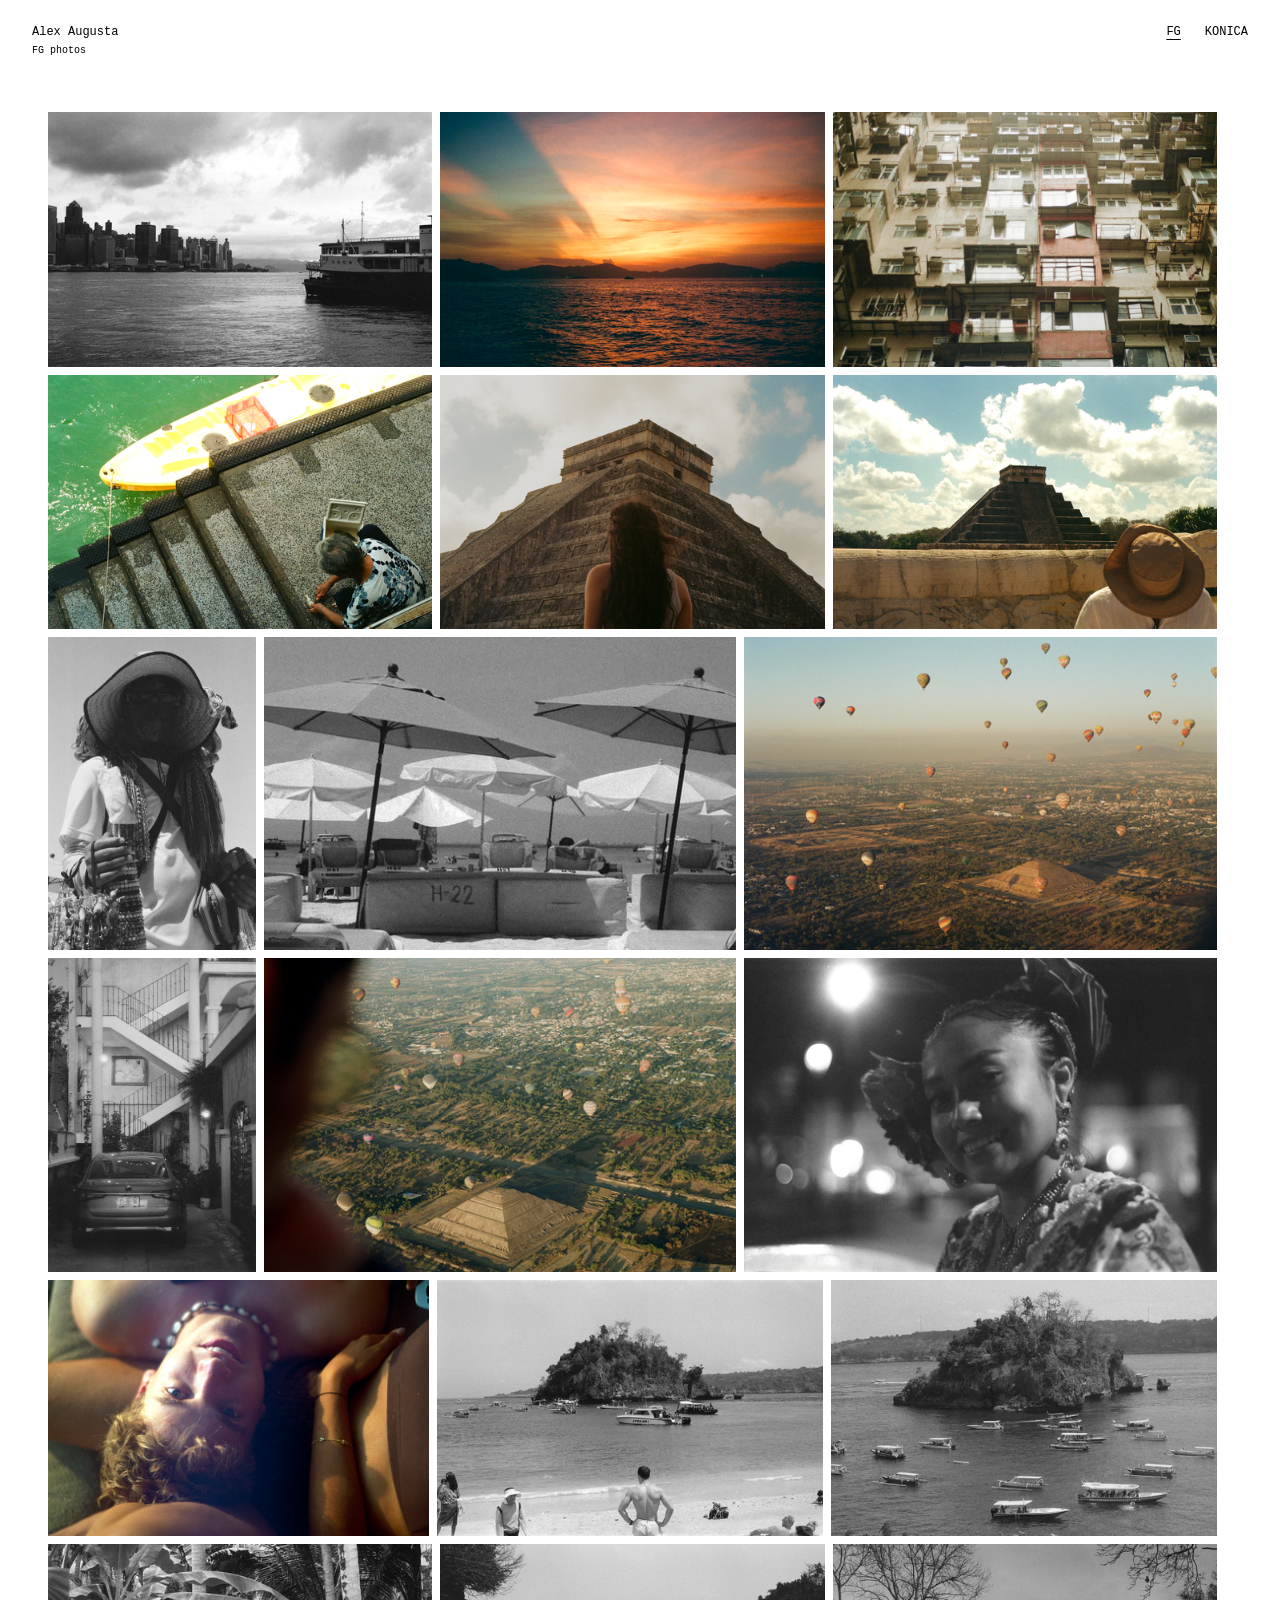
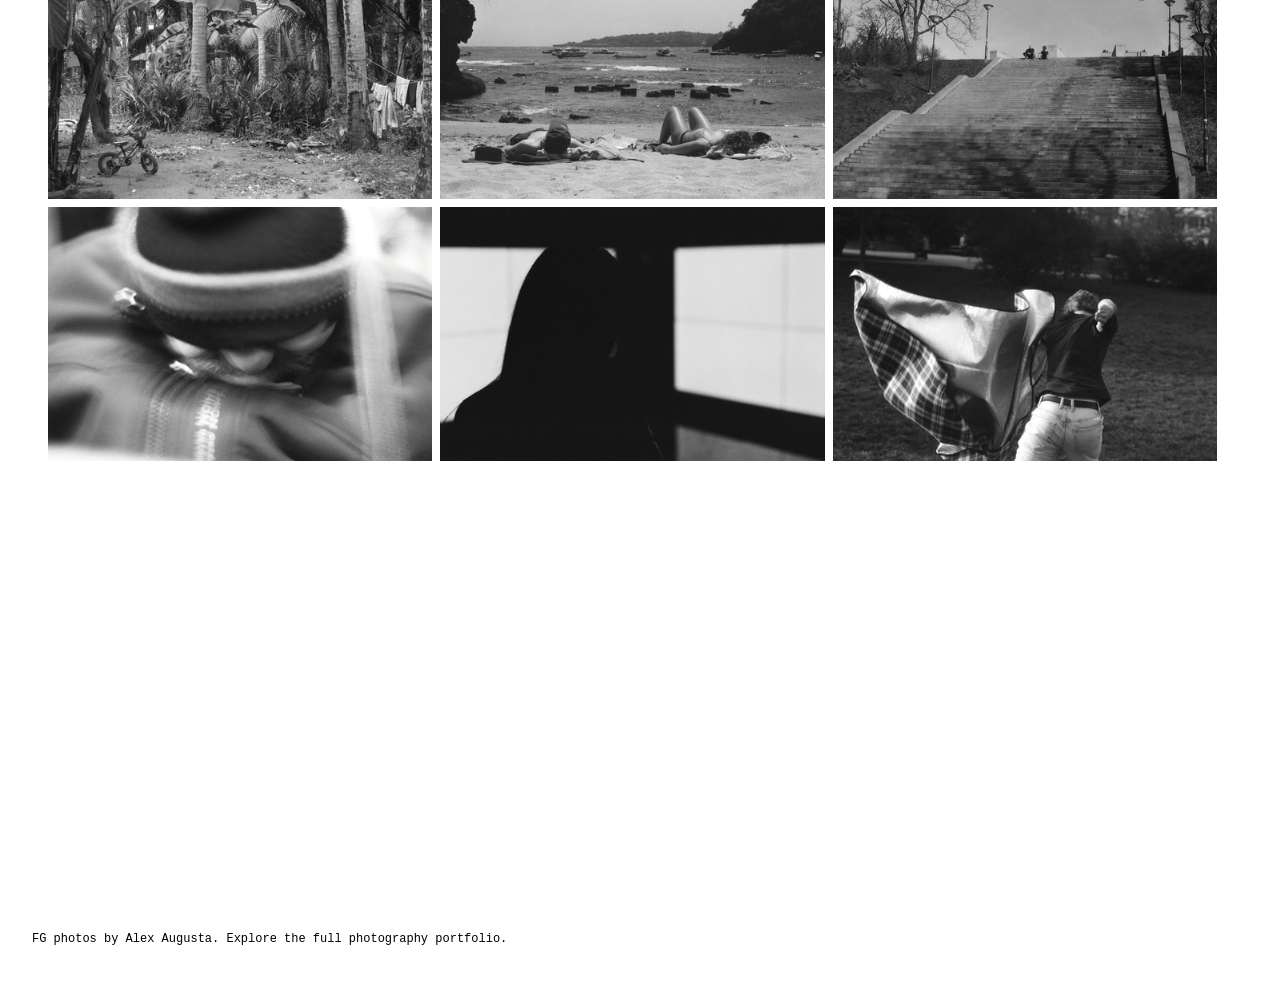
==== commit fe9345f0: "Improve photography search metadata and image discovery" ====
--- a/FG/index.html
+++ b/FG/index.html
@@ -4,16 +4,28 @@
     <meta charset="UTF-8">
     <meta name="viewport" content="width=device-width, initial-scale=1.0">
     <meta name="theme-color" content="#ffffff">
-    <title>FG — Alex's Photos</title>
+    <title>FG Photos | Alex Augusta Photography</title>
+    <meta name="description" content="Explore the FG photo collection by Alex Augusta. Browse the gallery and open each photograph in full resolution.">
+    <meta name="robots" content="index, follow, max-image-preview:large">
+    <meta name="author" content="Alex Augusta">
+    <meta name="twitter:card" content="summary_large_image">
+    <meta property="og:type" content="website">
+    <meta property="og:site_name" content="Alex Augusta Photos">
+    <meta property="og:title" content="FG Photos | Alex Augusta Photography">
+    <meta property="og:description" content="Explore the FG photo collection by Alex Augusta. Browse the gallery and open each photograph in full resolution.">
+    <meta property="og:url" content="https://made-by-alex.dev/FG/">
+    <meta property="og:image" content="https://made-by-alex.dev/photos/HK01.jpg">
+    <meta property="og:image:alt" content="Photograph by Alex Augusta from the FG collection">
+    <script type="application/ld+json">{"@context":"https://schema.org","@graph":[{"@type":"Person","@id":"https://made-by-alex.dev/#alex-augusta","name":"Alex Augusta","url":"https://made-by-alex.dev/home/"},{"@type":"WebSite","@id":"https://made-by-alex.dev/#website","url":"https://made-by-alex.dev/","name":"Alex Augusta Photos","alternateName":"Alex Augusta Photography","creator":{"@id":"https://made-by-alex.dev/#alex-augusta"}},{"@type":"CollectionPage","@id":"https://made-by-alex.dev/FG/#webpage","url":"https://made-by-alex.dev/FG/","name":"FG Photos | Alex Augusta Photography","description":"Explore the FG photo collection by Alex Augusta. Browse the gallery and open each photograph in full resolution.","isPartOf":{"@id":"https://made-by-alex.dev/#website"},"author":{"@id":"https://made-by-alex.dev/#alex-augusta"},"inLanguage":"en","primaryImageOfPage":{"@type":"ImageObject","contentUrl":"https://made-by-alex.dev/photos/HK01.jpg","creator":{"@id":"https://made-by-alex.dev/#alex-augusta"}}}]}</script>
     <link rel="canonical" href="https://made-by-alex.dev/FG/">
     <link rel="icon" type="image/svg+xml" href="../favicon.svg">
-    <link rel="stylesheet" href="../styles.css?v=viewer-cursors-1">
+    <link rel="stylesheet" href="../styles.css?v=seo-1">
     <script src="../album.js?v=responsive-photos-1" defer></script>
     <script src="../cursor.js" defer></script>
   </head>
   <body class="album-page">
     <header class="album-header">
-      <a class="site-name" href="../home/">Alex Augusta</a>
+      <h1 class="site-name"><a href="../home/">Alex Augusta</a><span class="site-tagline">FG photos</span></h1>
       <div class="album-details" aria-live="polite" aria-atomic="true"></div>
       <nav class="camera-nav" aria-label="Camera albums">
         <a href="../FG/" aria-current="page">FG</a>
@@ -91,5 +103,8 @@
         <img src="../photos/previews/Z01-480.webp" data-original="../photos/Z01.jpg" srcset="../photos/previews/Z01-480.webp 480w, ../photos/previews/Z01-960.webp 960w, ../photos/previews/Z01-1600.webp 1600w, ../photos/Z01.jpg 3091w" sizes="(max-width: 600px) calc(100.00000vw - 24.00000px), (max-width: 900px) calc(50.00375vw - 28.00210px), (max-width: 1600px) calc(50.00375vw - 52.00390px), 748.05609px" loading="lazy" alt="la rose" width="3091" height="2048" decoding="async">
       </button>
     </main>
+    <footer class="album-about">
+      <p>FG photos by Alex Augusta. <a href="../home/">Explore the full photography portfolio.</a></p>
+    </footer>
   </body>
 </html>
--- a/styles.css
+++ b/styles.css
@@ -29,7 +29,13 @@
   left: 32px;
   font: inherit;
   line-height: 1.4;
-}
+  margin: 0;
+}
+
+.site-name h1 { margin: 0; font: inherit; }
+.site-tagline { display: block; margin-top: 3px; font-size: 10px; }
+.album-about { max-width: 1600px; margin: 0 auto; padding: 0 32px 32px; line-height: 1.6; }
+.site-footer p { margin: 0 0 20px; line-height: 1.6; }
 
 .site-footer {
   display: flex;
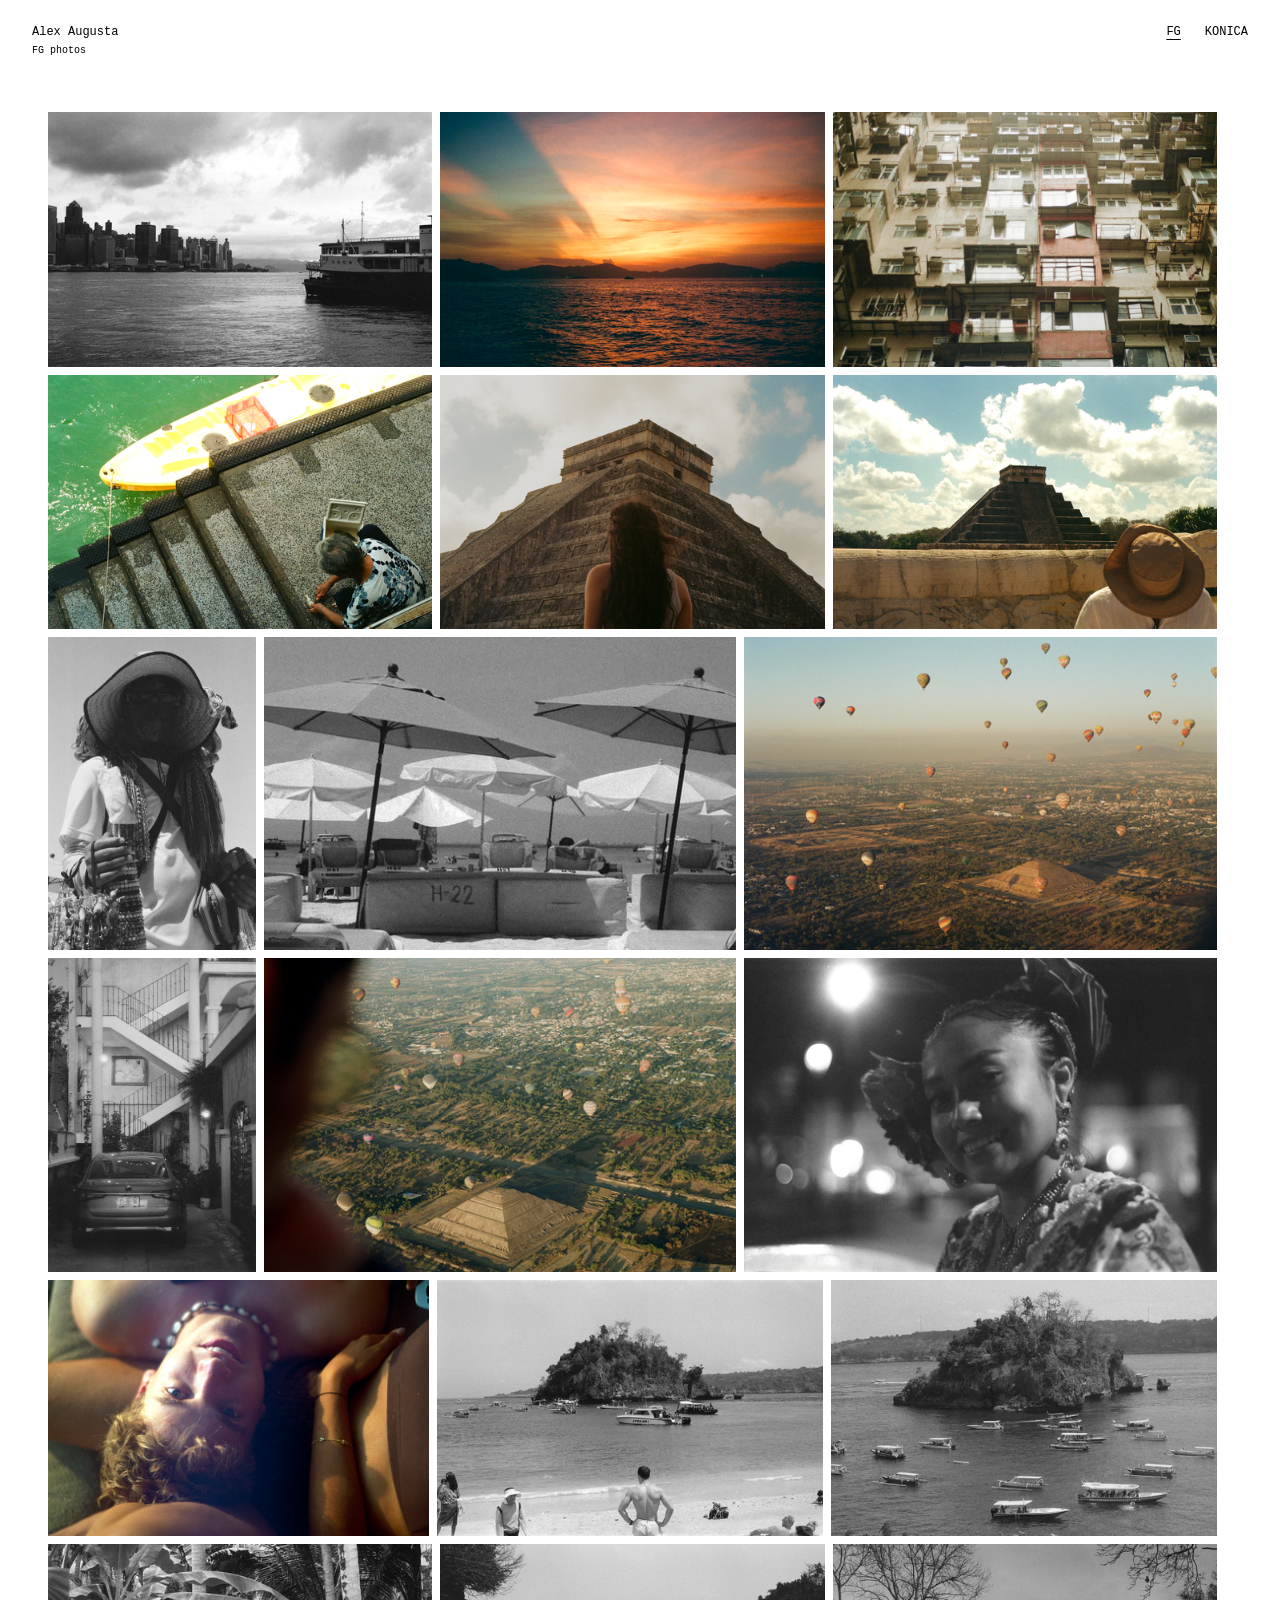
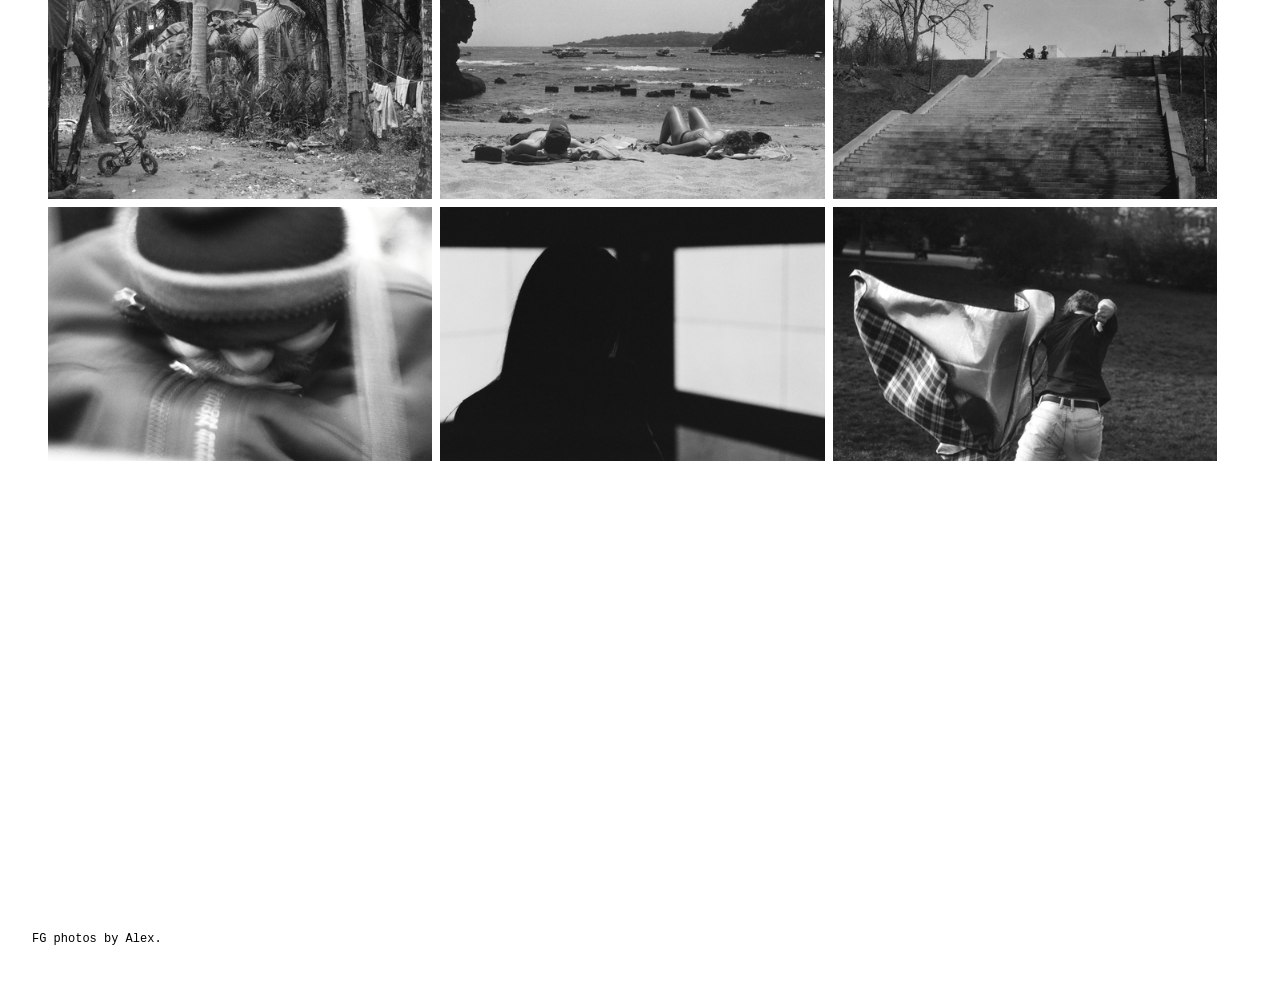
==== commit dd6e858a: "Simplify homepage label and photo album footers" ====
--- a/FG/index.html
+++ b/FG/index.html
@@ -104,7 +104,7 @@
       </button>
     </main>
     <footer class="album-about">
-      <p>FG photos by Alex Augusta. <a href="../home/">Explore the full photography portfolio.</a></p>
+      <p>FG photos by Alex.</p>
     </footer>
   </body>
 </html>
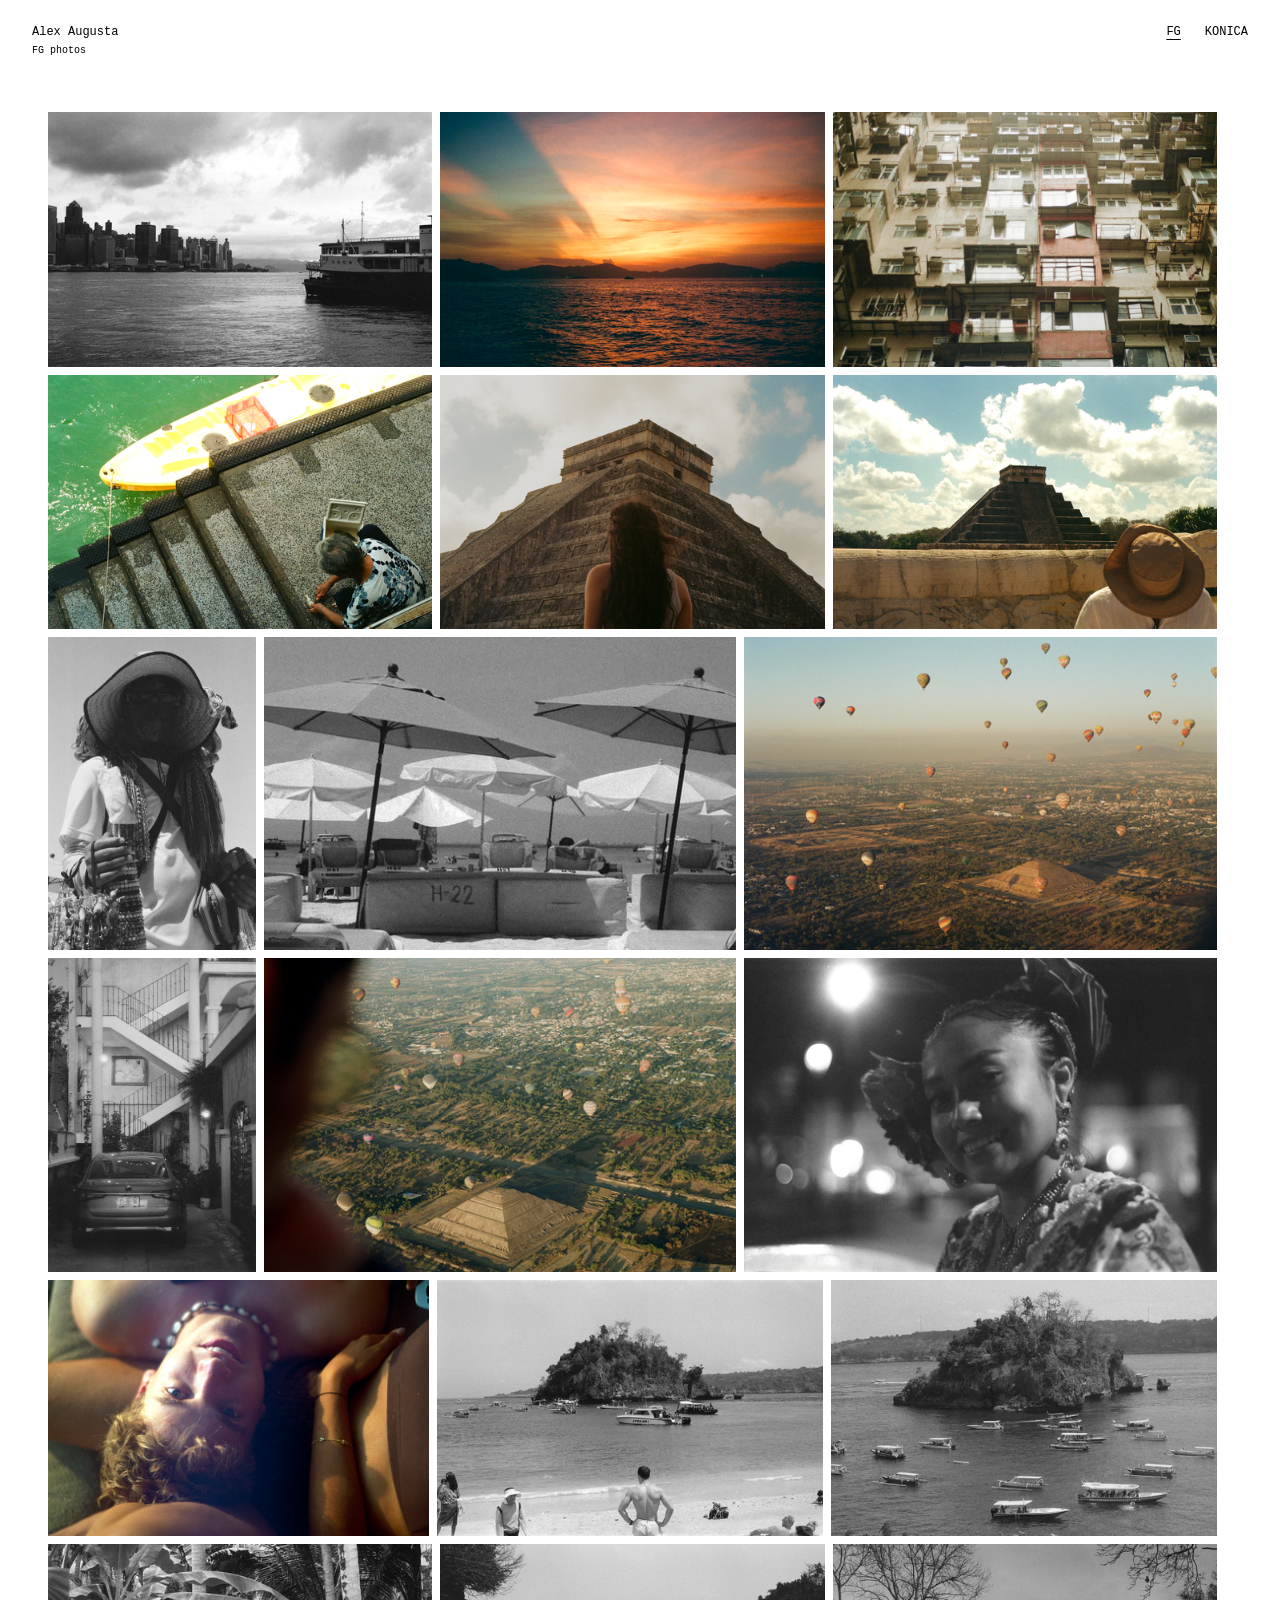
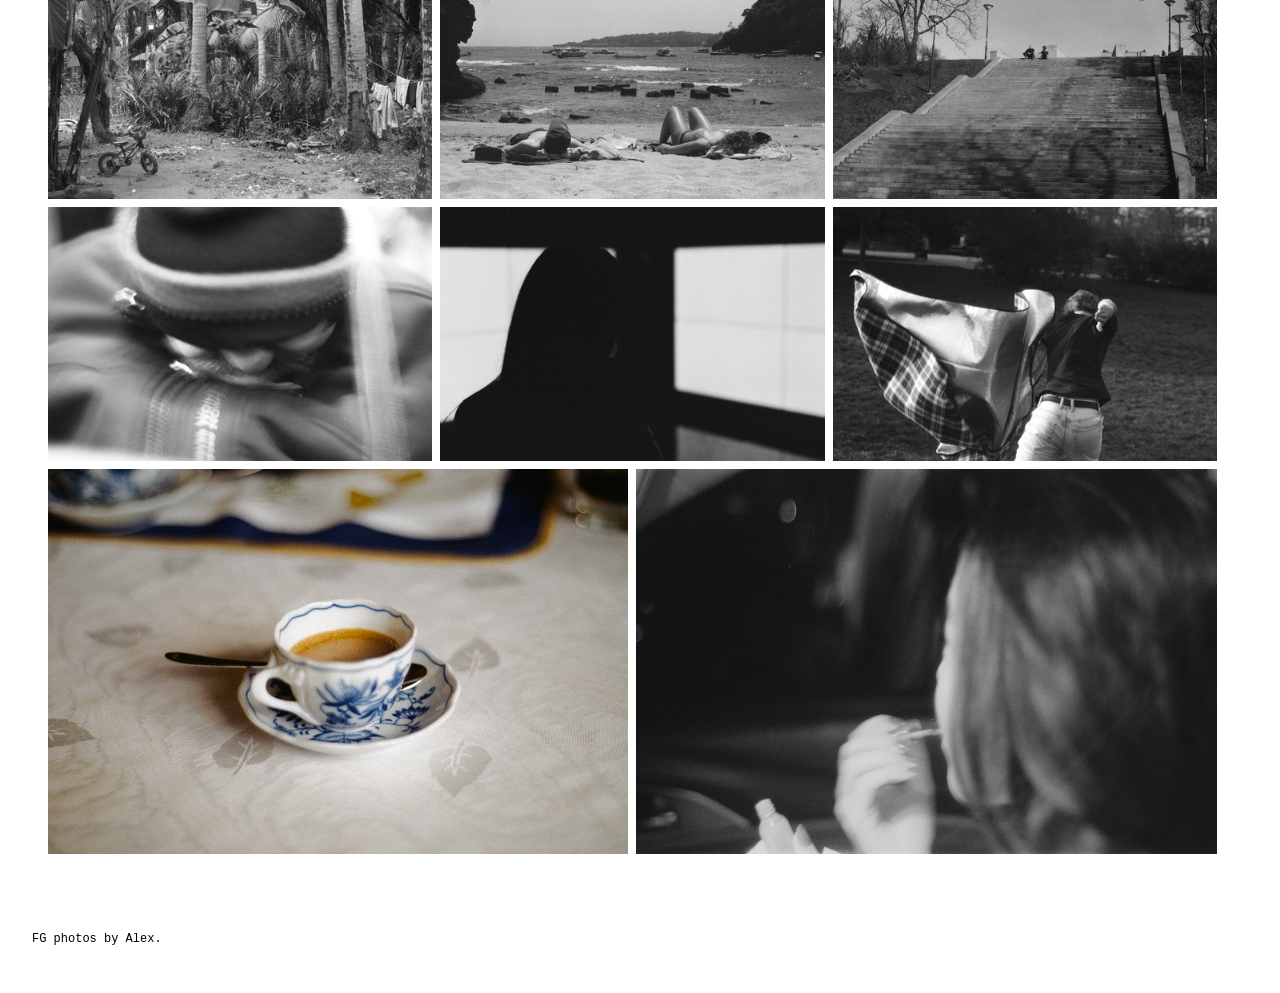
==== commit b74d5fd4: "Replace photo titles with dates and center mobile tags" ====
--- a/FG/index.html
+++ b/FG/index.html
@@ -19,8 +19,8 @@
     <script type="application/ld+json">{"@context":"https://schema.org","@graph":[{"@type":"Person","@id":"https://made-by-alex.dev/#alex-augusta","name":"Alex Augusta","url":"https://made-by-alex.dev/home/"},{"@type":"WebSite","@id":"https://made-by-alex.dev/#website","url":"https://made-by-alex.dev/","name":"Alex Augusta Photos","alternateName":"Alex Augusta Photography","creator":{"@id":"https://made-by-alex.dev/#alex-augusta"}},{"@type":"CollectionPage","@id":"https://made-by-alex.dev/FG/#webpage","url":"https://made-by-alex.dev/FG/","name":"FG Photos | Alex Augusta Photography","description":"Explore the FG photo collection by Alex Augusta. Browse the gallery and open each photograph in full resolution.","isPartOf":{"@id":"https://made-by-alex.dev/#website"},"author":{"@id":"https://made-by-alex.dev/#alex-augusta"},"inLanguage":"en","primaryImageOfPage":{"@type":"ImageObject","contentUrl":"https://made-by-alex.dev/photos/HK01.jpg","creator":{"@id":"https://made-by-alex.dev/#alex-augusta"}}}]}</script>
     <link rel="canonical" href="https://made-by-alex.dev/FG/">
     <link rel="icon" type="image/svg+xml" href="../favicon.svg">
-    <link rel="stylesheet" href="../styles.css?v=seo-1">
-    <script src="../album.js?v=responsive-photos-1" defer></script>
+    <link rel="stylesheet" href="../styles.css?v=photo-dates-1">
+    <script src="../album.js?v=photo-dates-1" defer></script>
     <script src="../cursor.js" defer></script>
   </head>
   <body class="album-page">
--- a/styles.css
+++ b/styles.css
@@ -81,7 +81,6 @@
 }
 
 .photo-name,
-.photo-title,
 .photo-date {
   text-align: center;
   font: inherit;
@@ -93,14 +92,9 @@
   grid-row: 1;
 }
 
-.photo-title {
+.photo-date {
   grid-column: 3;
   grid-row: 1;
-}
-
-.photo-date {
-  grid-column: 2;
-  grid-row: 2;
 }
 
 @media (max-width: 600px) {
@@ -127,17 +121,9 @@
   }
 
   .photo-name {
-    grid-column: 1;
+    grid-column: 1 / -1;
     grid-row: 1;
-    padding-left: 12px;
-    text-align: left;
-  }
-
-  .photo-title {
-    grid-column: 2;
-    grid-row: 1;
-    padding-right: 12px;
-    text-align: right;
+    text-align: center;
   }
 
   .photo img {
@@ -266,6 +252,10 @@
   .album-header { min-height: 86px; }
 }
 @media (max-width: 600px) {
+  .album-nav {
+    top: auto;
+    bottom: calc(16px + env(safe-area-inset-bottom, 0px));
+  }
   .camera-nav { top: 16px; }
   .photos .photo { padding-top: 96px; }
 }
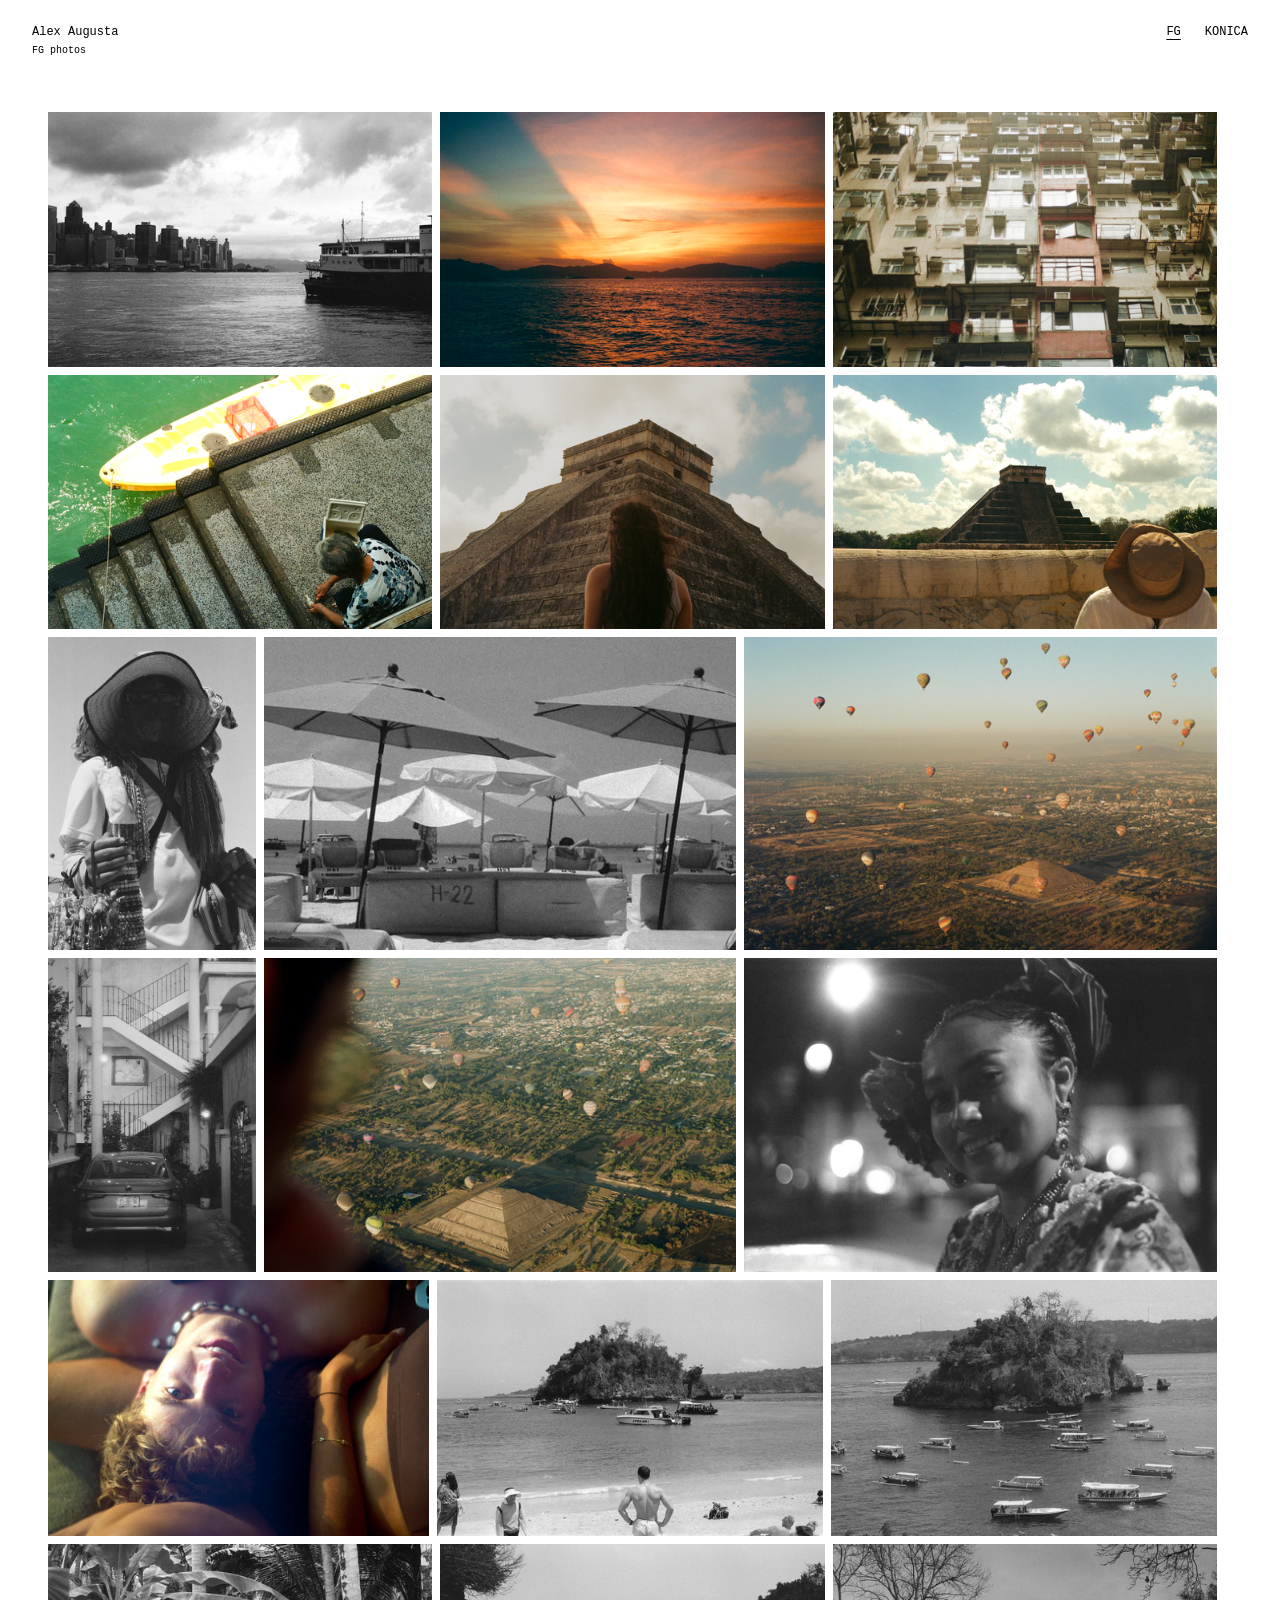
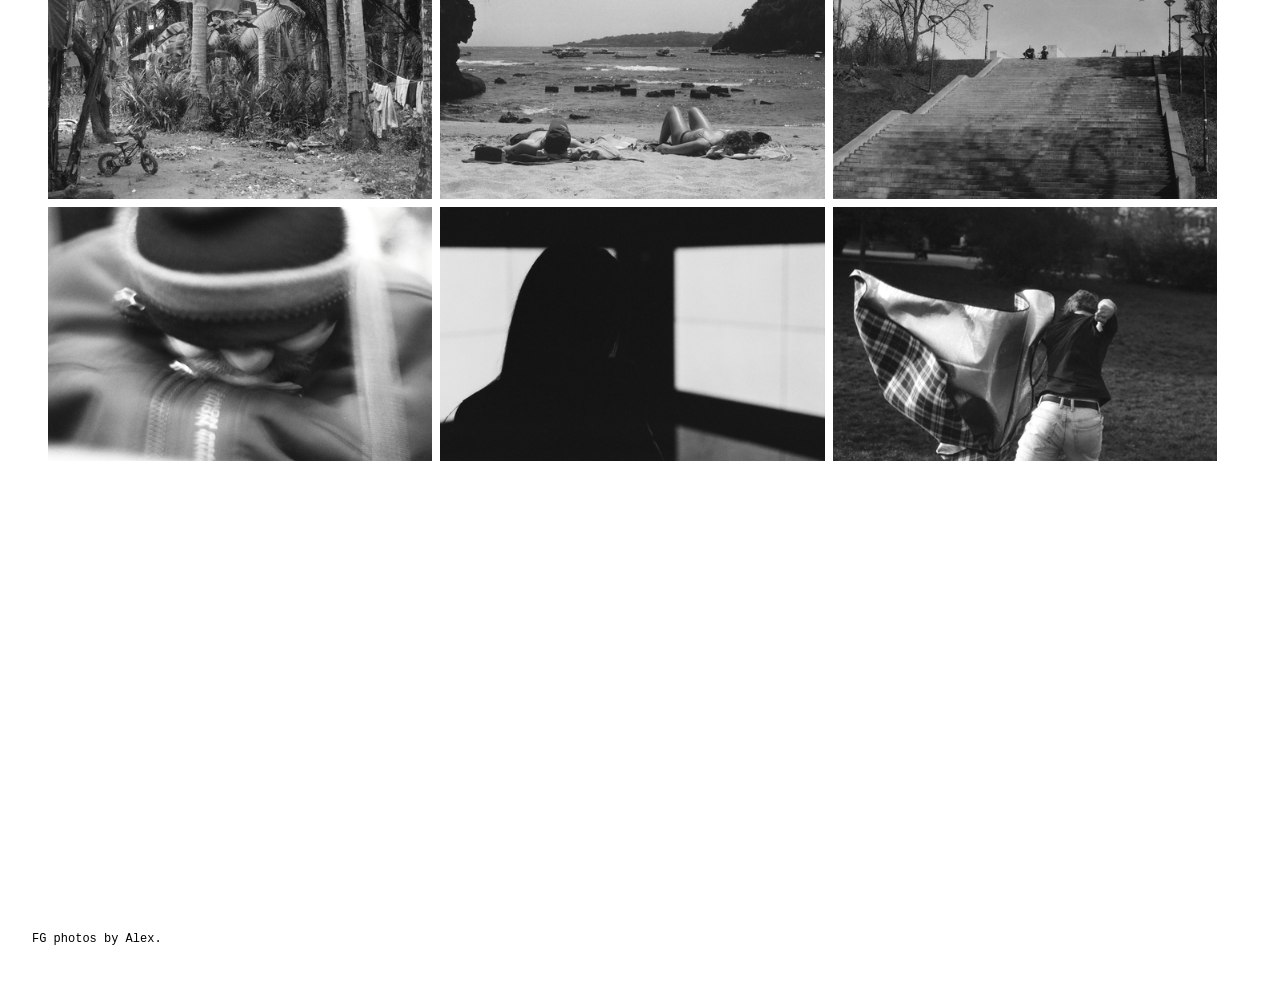
==== commit 5b68ac31: "Browse enlarged album photos by clicking beside them" ====
--- a/FG/index.html
+++ b/FG/index.html
@@ -20,7 +20,7 @@
     <link rel="canonical" href="https://made-by-alex.dev/FG/">
     <link rel="icon" type="image/svg+xml" href="../favicon.svg">
     <link rel="stylesheet" href="../styles.css?v=photo-dates-1">
-    <script src="../album.js?v=photo-dates-1" defer></script>
+    <script src="../album.js?v=side-navigation-1" defer></script>
     <script src="../cursor.js" defer></script>
   </head>
   <body class="album-page">
